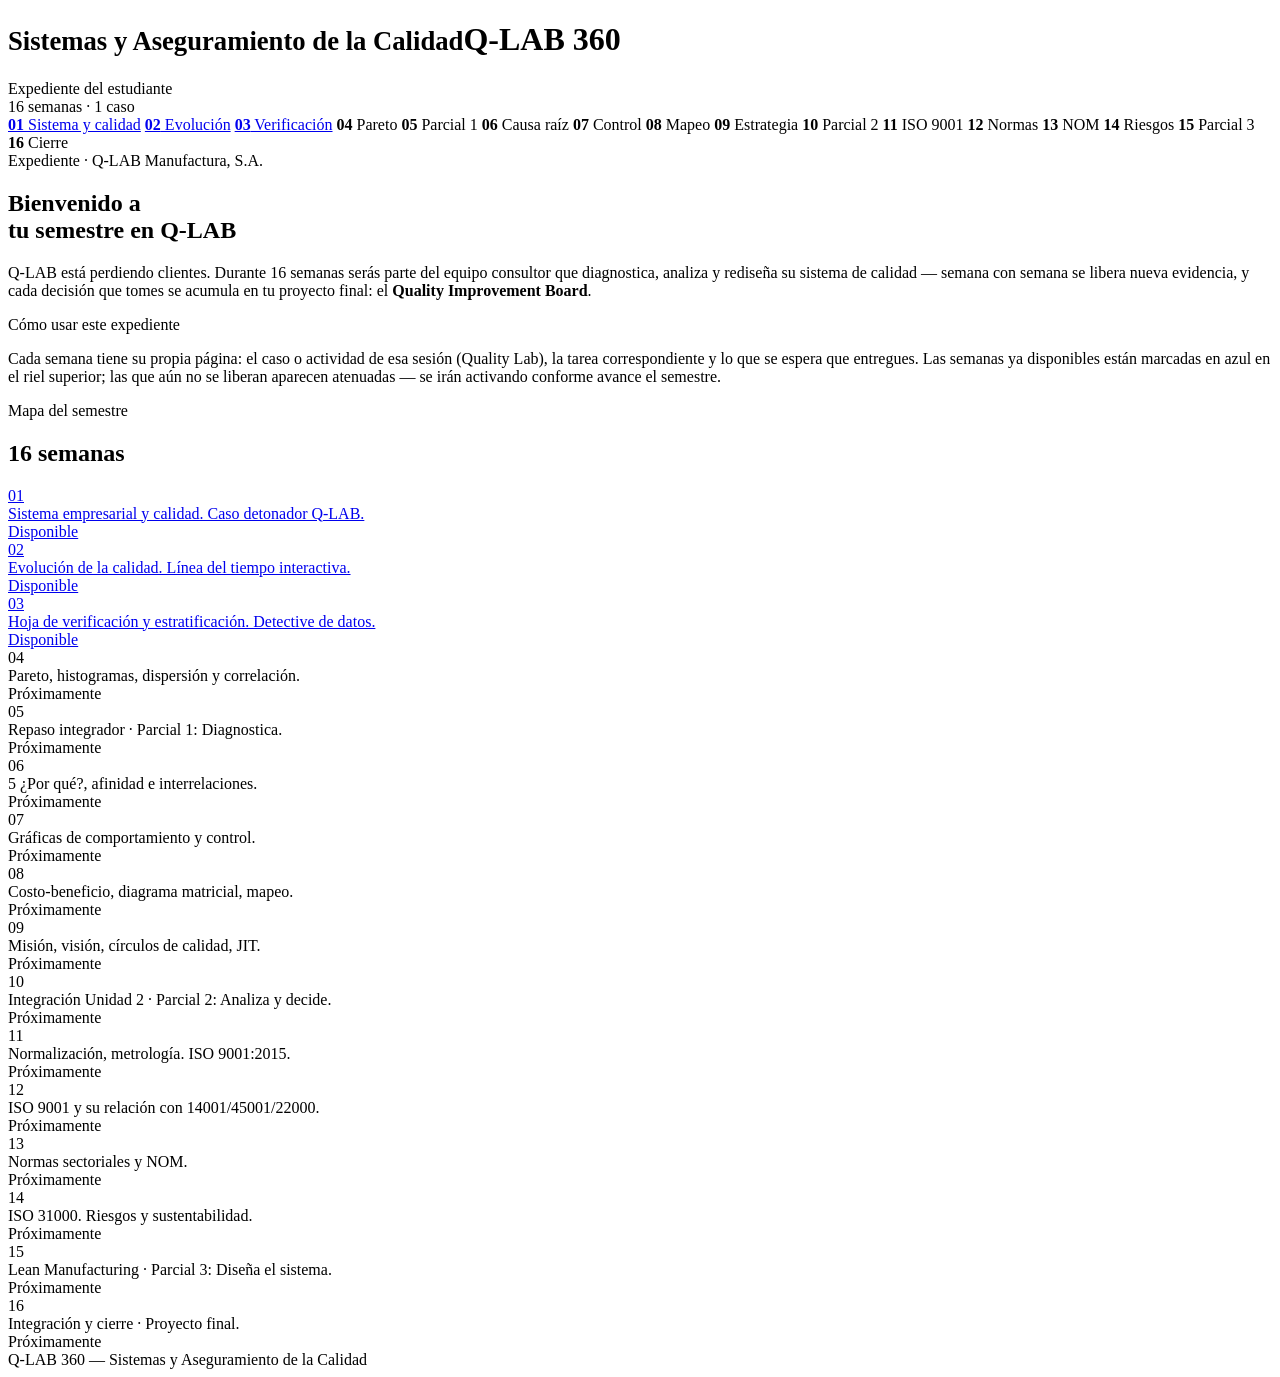
==== index.html @ 52b604a5 "Add files via upload" ====
<!DOCTYPE html>
<html lang="es">
<head>
<meta charset="UTF-8">
<meta name="viewport" content="width=device-width, initial-scale=1.0">
<title>Q-LAB 360 — Expediente del estudiante</title>
<link rel="stylesheet" href="assets/style.css">
</head>
<body>

<header class="masthead">
  <div class="masthead-inner">
    <h1 class="masthead-title"><small>Sistemas y Aseguramiento de la Calidad</small>Q-LAB 360</h1>
    <div class="masthead-meta">Expediente del estudiante<br>16 semanas · 1 caso</div>
  </div>
</header>

<!-- ============================================================
     RIEL DE NAVEGACIÓN — 16 semanas.
     Semanas 1-3: <a href="semana-0N.html" class="tag is-open">
     Semanas 4-16: <span class="tag is-locked"> (placeholders)

     Para habilitar una semana futura, sólo hay que:
       1) crear semana-0N.html con la misma plantilla,
       2) cambiar <span class="tag is-locked"> por
          <a href="semana-0N.html" class="tag is-open">
       en ESTE archivo y en el riel de las demás páginas.
     ============================================================ -->
<nav class="rail" aria-label="Semanas del curso">
  <div class="rail-inner">
    <a href="semana-01.html" class="tag is-open"><b>01</b> Sistema y calidad</a>
    <a href="semana-02.html" class="tag is-open"><b>02</b> Evolución</a>
    <a href="semana-03.html" class="tag is-open"><b>03</b> Verificación</a>
    <span class="tag is-locked"><b>04</b> Pareto</span>
    <span class="tag is-locked"><b>05</b> Parcial 1</span>
    <span class="tag is-locked"><b>06</b> Causa raíz</span>
    <span class="tag is-locked"><b>07</b> Control</span>
    <span class="tag is-locked"><b>08</b> Mapeo</span>
    <span class="tag is-locked"><b>09</b> Estrategia</span>
    <span class="tag is-locked"><b>10</b> Parcial 2</span>
    <span class="tag is-locked"><b>11</b> ISO 9001</span>
    <span class="tag is-locked"><b>12</b> Normas</span>
    <span class="tag is-locked"><b>13</b> NOM</span>
    <span class="tag is-locked"><b>14</b> Riesgos</span>
    <span class="tag is-locked"><b>15</b> Parcial 3</span>
    <span class="tag is-locked"><b>16</b> Cierre</span>
  </div>
</nav>

<main class="wrap">

  <section class="hero">
    <div class="eyebrow">Expediente · Q-LAB Manufactura, S.A.</div>
    <h1 class="h-lg">Bienvenido a<br>tu semestre en Q-LAB</h1>
    <p class="lede">Q-LAB está perdiendo clientes. Durante 16 semanas serás parte del equipo consultor que
    diagnostica, analiza y rediseña su sistema de calidad — semana con semana se libera nueva evidencia,
    y cada decisión que tomes se acumula en tu proyecto final: el <strong>Quality Improvement Board</strong>.</p>
  </section>

  <section class="block">
    <div class="block-head"><span class="block-num">Cómo usar este expediente</span></div>
    <div class="memo">
      <p>Cada semana tiene su propia página: el caso o actividad de esa sesión (Quality Lab), la tarea
      correspondiente y lo que se espera que entregues. Las semanas ya disponibles están marcadas en
      azul en el riel superior; las que aún no se liberan aparecen atenuadas — se irán activando
      conforme avance el semestre.</p>
    </div>
  </section>

  <section class="block">
    <div class="block-head">
      <span class="block-num">Mapa del semestre</span>
      <h2 class="h-md">16 semanas</h2>
    </div>

    <div class="weekgrid">
      <a class="weekcard" href="semana-01.html">
        <div class="wc-num">01</div>
        <div class="wc-title">Sistema empresarial y calidad. Caso detonador Q-LAB.</div>
        <div class="wc-status" style="color:var(--stamp-blue)">Disponible</div>
      </a>
      <a class="weekcard" href="semana-02.html">
        <div class="wc-num">02</div>
        <div class="wc-title">Evolución de la calidad. Línea del tiempo interactiva.</div>
        <div class="wc-status" style="color:var(--stamp-blue)">Disponible</div>
      </a>
      <a class="weekcard" href="semana-03.html">
        <div class="wc-num">03</div>
        <div class="wc-title">Hoja de verificación y estratificación. Detective de datos.</div>
        <div class="wc-status" style="color:var(--stamp-blue)">Disponible</div>
      </a>

      <!-- Placeholders — convertir a <a class="weekcard" href="semana-0N.html"> cuando se libere -->
      <span class="weekcard locked"><div class="wc-num">04</div><div class="wc-title">Pareto, histogramas, dispersión y correlación.</div><div class="wc-status">Próximamente</div></span>
      <span class="weekcard locked"><div class="wc-num">05</div><div class="wc-title">Repaso integrador · Parcial 1: Diagnostica.</div><div class="wc-status">Próximamente</div></span>
      <span class="weekcard locked"><div class="wc-num">06</div><div class="wc-title">5 ¿Por qué?, afinidad e interrelaciones.</div><div class="wc-status">Próximamente</div></span>
      <span class="weekcard locked"><div class="wc-num">07</div><div class="wc-title">Gráficas de comportamiento y control.</div><div class="wc-status">Próximamente</div></span>
      <span class="weekcard locked"><div class="wc-num">08</div><div class="wc-title">Costo-beneficio, diagrama matricial, mapeo.</div><div class="wc-status">Próximamente</div></span>
      <span class="weekcard locked"><div class="wc-num">09</div><div class="wc-title">Misión, visión, círculos de calidad, JIT.</div><div class="wc-status">Próximamente</div></span>
      <span class="weekcard locked"><div class="wc-num">10</div><div class="wc-title">Integración Unidad 2 · Parcial 2: Analiza y decide.</div><div class="wc-status">Próximamente</div></span>
      <span class="weekcard locked"><div class="wc-num">11</div><div class="wc-title">Normalización, metrología. ISO 9001:2015.</div><div class="wc-status">Próximamente</div></span>
      <span class="weekcard locked"><div class="wc-num">12</div><div class="wc-title">ISO 9001 y su relación con 14001/45001/22000.</div><div class="wc-status">Próximamente</div></span>
      <span class="weekcard locked"><div class="wc-num">13</div><div class="wc-title">Normas sectoriales y NOM.</div><div class="wc-status">Próximamente</div></span>
      <span class="weekcard locked"><div class="wc-num">14</div><div class="wc-title">ISO 31000. Riesgos y sustentabilidad.</div><div class="wc-status">Próximamente</div></span>
      <span class="weekcard locked"><div class="wc-num">15</div><div class="wc-title">Lean Manufacturing · Parcial 3: Diseña el sistema.</div><div class="wc-status">Próximamente</div></span>
      <span class="weekcard locked"><div class="wc-num">16</div><div class="wc-title">Integración y cierre · Proyecto final.</div><div class="wc-status">Próximamente</div></span>
    </div>
  </section>

</main>

<footer class="site">Q-LAB 360 — Sistemas y Aseguramiento de la Calidad</footer>

</body>
</html>
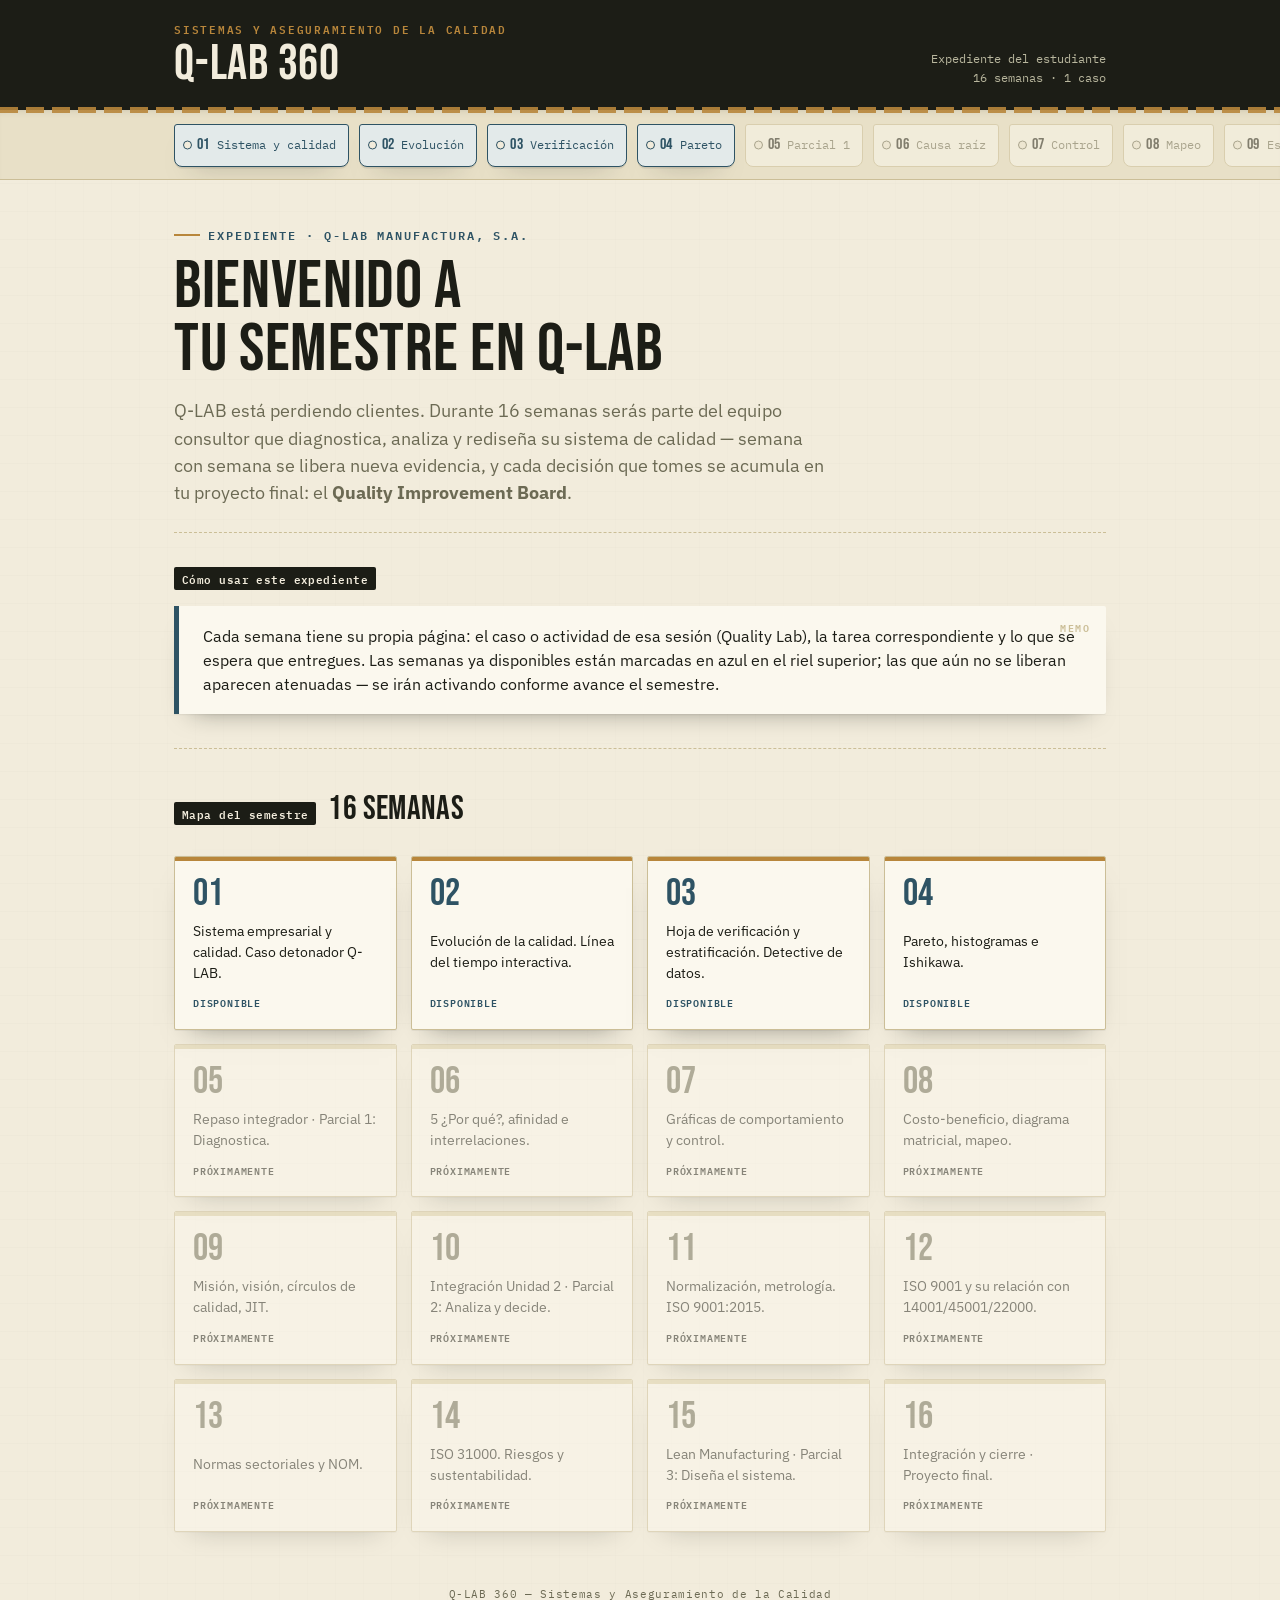
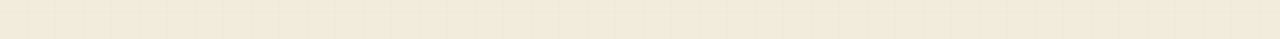
==== commit 30ce82c5: "Update index.html" ====
--- a/index.html
+++ b/index.html
@@ -31,7 +31,7 @@
     <a href="semana-01.html" class="tag is-open"><b>01</b> Sistema y calidad</a>
     <a href="semana-02.html" class="tag is-open"><b>02</b> Evolución</a>
     <a href="semana-03.html" class="tag is-open"><b>03</b> Verificación</a>
-    <span class="tag is-locked"><b>04</b> Pareto</span>
+<a href="semana-04.html" class="tag is-open"><b>04</b> Pareto</a>
     <span class="tag is-locked"><b>05</b> Parcial 1</span>
     <span class="tag is-locked"><b>06</b> Causa raíz</span>
     <span class="tag is-locked"><b>07</b> Control</span>
@@ -91,7 +91,7 @@
       </a>
 
       <!-- Placeholders — convertir a <a class="weekcard" href="semana-0N.html"> cuando se libere -->
-      <span class="weekcard locked"><div class="wc-num">04</div><div class="wc-title">Pareto, histogramas, dispersión y correlación.</div><div class="wc-status">Próximamente</div></span>
+      <a class="weekcard" href="semana-04.html"><div class="wc-num">04</div><div class="wc-title">Pareto, histogramas e Ishikawa.</div><div class="wc-status" style="color:var(--stamp-blue)">Disponible</div></a>
       <span class="weekcard locked"><div class="wc-num">05</div><div class="wc-title">Repaso integrador · Parcial 1: Diagnostica.</div><div class="wc-status">Próximamente</div></span>
       <span class="weekcard locked"><div class="wc-num">06</div><div class="wc-title">5 ¿Por qué?, afinidad e interrelaciones.</div><div class="wc-status">Próximamente</div></span>
       <span class="weekcard locked"><div class="wc-num">07</div><div class="wc-title">Gráficas de comportamiento y control.</div><div class="wc-status">Próximamente</div></span>
--- a/assets/style.css
+++ b/assets/style.css
@@ -0,0 +1,370 @@
+/* ============================================================
+   Q-LAB 360 — Sistema de diseño v2
+   Concepto: "estación de inspección" — tarjetas apiladas tipo
+   expediente, gafetes perforados colgando del riel, sellos de
+   hule, papel milimétrico de bitácora de planta.
+   ============================================================ */
+
+@import url('https://fonts.googleapis.com/css2?family=Bebas+Neue&family=IBM+Plex+Sans:wght@400;500;600;700&family=IBM+Plex+Mono:wght@400;500;600&display=swap');
+
+:root{
+  --paper:      #F2ECDC;
+  --paper-alt:  #E8E0C7;
+  --card:       #FBF8EE;
+  --ink:        #1C1D16;
+  --ink-soft:   #6C6A54;
+  --line:       #CBBE97;
+  --line-soft:  #DED2A9;
+
+  --tag-yellow: #B8863B;      /* latón / brass */
+  --tag-yellow-ink: #3E2C0C;
+  --stamp-blue: #2E5364;      /* tinta de sello — acero */
+  --stamp-blue-soft: #E3EAEA;
+  --stamp-red:  #AC3A25;      /* sello de rechazo */
+  --stamp-red-soft: #F3E0D8;
+  --stamp-green:#43684A;      /* sello de aprobado */
+  --stamp-green-soft: #E3EBDD;
+
+  --radius: 2px;
+  --shadow: 0 1px 0 rgba(28,29,22,.05), 0 14px 26px -18px rgba(28,29,22,.5);
+
+  --display: 'Bebas Neue', 'Oswald', 'Arial Narrow', sans-serif;
+  --body: 'IBM Plex Sans', -apple-system, Segoe UI, sans-serif;
+  --mono: 'IBM Plex Mono', ui-monospace, SFMono-Regular, monospace;
+}
+
+*{ box-sizing: border-box; }
+html{ scroll-behavior: smooth; }
+@media (prefers-reduced-motion: reduce){
+  html{ scroll-behavior: auto; }
+  *{ animation-duration: .001ms !important; transition-duration: .001ms !important; }
+}
+
+body{
+  margin:0;
+  background-color: var(--paper);
+  background-image:
+    radial-gradient(ellipse 900px 500px at 50% -10%, rgba(46,83,100,.06), transparent 60%),
+    repeating-linear-gradient(0deg, transparent, transparent 27px, rgba(28,29,22,.032) 28px),
+    repeating-linear-gradient(90deg, transparent, transparent 27px, rgba(28,29,22,.018) 28px);
+  color: var(--ink);
+  font-family: var(--body);
+  line-height: 1.55;
+  -webkit-font-smoothing: antialiased;
+}
+
+a{ color: var(--stamp-blue); }
+a:focus-visible, button:focus-visible, [tabindex]:focus-visible{
+  outline: 3px solid var(--tag-yellow);
+  outline-offset: 2px;
+}
+::selection{ background: var(--tag-yellow); color: var(--card); }
+
+.wrap{ max-width: 980px; margin: 0 auto; padding: 0 24px; }
+
+/* ---------- Header / masthead ---------- */
+.masthead{
+  border-bottom: 3px solid var(--ink);
+  background: var(--ink);
+  position: relative;
+}
+.masthead::after{
+  content:""; position:absolute; left:0; right:0; bottom:-6px; height:6px;
+  background: repeating-linear-gradient(90deg, var(--tag-yellow) 0 18px, transparent 18px 26px);
+  opacity:.9;
+}
+.masthead-inner{
+  max-width: 980px; margin: 0 auto; padding: 24px 24px 20px;
+  display:flex; align-items:flex-end; justify-content:space-between; gap: 16px; flex-wrap: wrap;
+}
+.masthead-title{
+  font-family: var(--display);
+  font-weight: 400;
+  font-size: clamp(34px, 5vw, 50px);
+  letter-spacing: .015em;
+  margin: 0;
+  text-transform: uppercase;
+  color: var(--paper);
+  line-height: .9;
+}
+.masthead-title small{
+  display:block; font-family: var(--mono); font-size: 11px; letter-spacing:.16em;
+  color: var(--tag-yellow); text-transform: uppercase; font-weight: 600; margin-bottom: 8px;
+}
+.masthead-meta{
+  font-family: var(--mono); font-size: 12px; color: #B9B79E;
+  text-align: right; line-height:1.6;
+}
+
+/* ---------- Week rail (nav) — gafetes perforados ---------- */
+.rail{
+  background: var(--paper-alt);
+  border-bottom: 1px solid var(--line);
+  overflow-x: auto;
+  box-shadow: inset 0 6px 10px -8px rgba(28,29,22,.25);
+}
+.rail-inner{
+  max-width: 980px; margin: 0 auto; padding: 14px 24px 12px;
+  display:flex; gap: 10px;
+}
+.tag{
+  flex: 0 0 auto;
+  font-family: var(--mono);
+  font-size: 11.5px;
+  display:flex; align-items:center; gap:7px;
+  padding: 8px 12px 8px 22px;
+  border: 1.5px solid var(--line);
+  border-radius: 3px 3px 8px 8px;
+  background: var(--card);
+  color: var(--ink-soft);
+  text-decoration:none;
+  white-space: nowrap;
+  position: relative;
+  box-shadow: 0 3px 0 -1px rgba(28,29,22,.06), var(--shadow);
+  transition: transform .15s ease;
+}
+.tag::before{
+  content:""; position:absolute; left:8px; top:50%; transform: translateY(-50%);
+  width:7px; height:7px; border-radius:50%;
+  background: var(--paper); border: 1.5px solid currentColor;
+}
+.tag b{ font-family: var(--display); font-weight:400; font-size:16px; color: var(--ink); letter-spacing:.02em; }
+.tag:hover{ transform: translateY(-2px); }
+.tag.is-open{ border-color: var(--stamp-blue); background: var(--stamp-blue-soft); color: var(--stamp-blue); }
+.tag.is-open b{ color: var(--stamp-blue); }
+.tag.is-current{ background: var(--ink); border-color: var(--ink); color: var(--paper); transform: translateY(-2px); }
+.tag.is-current b{ color: var(--tag-yellow); }
+.tag.is-current::before{ background: var(--tag-yellow); border-color: var(--tag-yellow); }
+.tag.is-locked{ opacity: .5; cursor: default; box-shadow:none; }
+.tag.is-locked:hover{ opacity:.5; transform:none; }
+
+/* ---------- Hero / intro block ---------- */
+.hero{ padding: 46px 0 10px; }
+.hero > *{ animation: rise .6s cubic-bezier(.2,.7,.2,1) both; }
+.hero > *:nth-child(2){ animation-delay: .06s; }
+.hero > *:nth-child(3){ animation-delay: .12s; }
+.hero > *:nth-child(4){ animation-delay: .18s; }
+@keyframes rise{ from{ opacity:0; transform: translateY(10px); } to{ opacity:1; transform:none; } }
+@media (prefers-reduced-motion: reduce){ .hero > *{ animation: none; } }
+
+.eyebrow{
+  font-family: var(--mono); font-size: 12px; letter-spacing:.16em; text-transform:uppercase;
+  color: var(--stamp-blue); display:flex; align-items:center; gap:8px; margin-bottom:12px; font-weight:600;
+}
+.eyebrow::before{ content:""; width:26px; height:2px; background: var(--tag-yellow); display:inline-block; }
+h1.h-lg{
+  font-family: var(--display); font-weight: 400; text-transform: uppercase;
+  font-size: clamp(38px, 6.4vw, 68px); line-height: .92; margin: 0 0 16px; letter-spacing:.01em;
+}
+h1.h-lg mark{
+  background: linear-gradient(transparent 62%, var(--tag-yellow) 62%);
+  color: var(--ink); padding: 0 2px;
+}
+.lede{ font-size: 17.5px; color: var(--ink-soft); max-width: 60ch; margin: 0 0 16px; }
+
+/* ---------- Stamp badge ---------- */
+.stamp{
+  display:inline-flex; align-items:center; gap:8px;
+  font-family: var(--mono); font-weight:600; letter-spacing:.04em; text-transform:uppercase;
+  font-size: 12px; padding: 8px 14px; border-radius: 999px; border: 2px solid currentColor;
+  transform: rotate(-1.5deg); position:relative;
+}
+.stamp::before{ content:""; width:7px; height:7px; border-radius:50%; background:currentColor; flex:0 0 auto; }
+.stamp::after{
+  content:""; position:absolute; inset:3px; border: 1px dashed currentColor; border-radius:999px; opacity:.45;
+}
+.stamp.blue{ color: var(--stamp-blue); background: var(--stamp-blue-soft); }
+.stamp.grey{ color: var(--ink-soft); background: var(--paper-alt); }
+
+/* ---------- Section / card ---------- */
+section.block{ padding: 34px 0; border-top: 1px dashed var(--line); }
+section.block:first-of-type{ border-top: none; }
+.block-head{ display:flex; align-items:baseline; gap:12px; margin-bottom: 16px; }
+.block-num{ font-family: var(--mono); color: var(--paper); background: var(--ink); padding:3px 8px; font-size:11px; border-radius:2px; font-weight:600; letter-spacing:.04em;}
+h2.h-md{ font-family: var(--display); font-weight:400; text-transform: uppercase; font-size: 34px; margin:0; letter-spacing:.01em; }
+h3.h-sm{ font-family: var(--display); font-weight:400; text-transform: uppercase; font-size:22px; margin: 0 0 10px; letter-spacing:.01em; }
+
+/* tarjeta con efecto "expediente apilado" */
+.card{
+  background: var(--card); border: 1px solid var(--line); border-radius: var(--radius);
+  padding: 20px 22px; box-shadow: var(--shadow); position: relative; z-index:1;
+}
+.card::before, .card::after{
+  content:""; position:absolute; inset:0; z-index:-1;
+  background: var(--card); border: 1px solid var(--line-soft); border-radius: var(--radius);
+}
+.card::before{ transform: rotate(-1deg) translate(3px,4px); }
+.card::after{ transform: rotate(.8deg) translate(-3px,5px); opacity:.7; }
+
+.memo{
+  background: var(--card);
+  padding: 18px 22px 18px 24px; font-size: 15.5px; box-shadow: var(--shadow); border-radius: 0 var(--radius) var(--radius) 0;
+  position:relative; border-left: 5px solid var(--stamp-blue);
+}
+.memo::before{
+  content:"MEMO"; position:absolute; top:14px; right:16px; font-family:var(--mono); font-size:10px;
+  letter-spacing:.14em; color: var(--line); font-weight:600;
+}
+.memo p{ margin: 0 0 10px; }
+.memo p:last-child{ margin-bottom:0; }
+
+/* quejas grid — tono nota adhesiva de queja */
+.quejas{ display:grid; grid-template-columns: repeat(auto-fill, minmax(240px,1fr)); gap:12px; }
+.queja{
+  background: var(--card); border:1px solid var(--line); border-top: 3px solid var(--stamp-red);
+  border-radius: var(--radius);
+  padding: 14px 16px 12px; font-size: 14px; position:relative; box-shadow: var(--shadow);
+}
+.queja::before{ content: "“"; font-family: var(--display); font-size: 34px; color: var(--tag-yellow); line-height:0; position:absolute; top:16px; left:10px; }
+.queja p{ margin: 0 0 10px 16px; font-style: italic; }
+.queja .cat{ font-family: var(--mono); font-size: 10px; text-transform: uppercase; letter-spacing:.08em; color: var(--stamp-blue); margin-left:16px; font-weight:600; }
+
+/* tables */
+table{ width:100%; border-collapse: collapse; font-size: 14px; background: var(--card); }
+caption{ text-align:left; font-family: var(--mono); font-size:11.5px; letter-spacing:.1em; text-transform:uppercase; color:var(--ink-soft); padding-bottom:8px; font-weight:600; }
+th, td{ border: 1px solid var(--line); padding: 9px 11px; text-align:left; }
+thead th{ background: var(--ink); color: var(--paper); font-family: var(--mono); font-weight:500; font-size:11.5px; text-transform:uppercase; letter-spacing:.06em; border-color: var(--ink); }
+thead th:first-child{ box-shadow: inset 3px 0 0 var(--tag-yellow); }
+tbody tr:nth-child(even){ background: var(--paper-alt); }
+tbody tr:hover{ background: var(--stamp-blue-soft); }
+td.num, th.num{ font-family: var(--mono); text-align:right; }
+.table-scroll{ overflow-x:auto; border:1.5px solid var(--ink); border-radius: var(--radius); box-shadow: var(--shadow); }
+.table-scroll table{ border:none; }
+.table-scroll th, .table-scroll td{ border-left:none; border-right:none; }
+
+/* editable hoja de verificación */
+td.fill{ background: var(--card); min-width: 46px; text-align:center; font-family: var(--mono); }
+td.fill[contenteditable="true"]{ cursor: text; }
+td.fill[contenteditable="true"]:focus{ background: #FCF0C8; outline: 2px solid var(--tag-yellow); outline-offset:-2px; }
+
+/* bars (defect share) */
+.bar-row{ display:grid; grid-template-columns: 190px 1fr 54px; gap:12px; align-items:center; margin: 10px 0; font-size:13.5px; }
+.bar-track{ background: var(--paper-alt); border:1px solid var(--line); border-radius: 3px; height: 15px; overflow:hidden; }
+.bar-fill{ height:100%; background: linear-gradient(90deg, var(--stamp-blue), #3D7488); border-radius: 2px 0 0 2px; }
+.bar-row .num{ font-family: var(--mono); text-align:right; font-weight:600; }
+
+/* activity steps */
+ol.steps{ list-style:none; margin:0; padding:0; counter-reset: step; display:grid; gap:12px; }
+ol.steps li{
+  counter-increment: step; position: relative;
+  padding: 14px 16px 14px 66px; min-height: 38px;
+  background: var(--card); border:1px solid var(--line); border-radius: var(--radius); box-shadow: var(--shadow);
+}
+ol.steps li::before{
+  content: counter(step);
+  position: absolute; left: 14px; top: 14px;
+  font-family: var(--display); font-weight:400; font-size:19px;
+  width:38px; height:38px; border-radius:50%; border:2.5px solid var(--tag-yellow);
+  color: var(--tag-yellow-ink); background: var(--stamp-blue-soft);
+  display:flex; align-items:center; justify-content:center;
+}
+
+/* CTA box */
+.cta{
+  background: var(--ink); color: var(--paper); border-radius: var(--radius);
+  padding: 24px 26px; display:flex; justify-content:space-between; align-items:center; gap:18px; flex-wrap:wrap;
+  position:relative; overflow:hidden;
+  background-image: repeating-linear-gradient(135deg, rgba(255,255,255,.025) 0 2px, transparent 2px 14px);
+}
+.cta::before{ content:""; position:absolute; left:0; top:0; bottom:0; width:6px; background: var(--tag-yellow); }
+.cta h3{ font-family: var(--display); text-transform:uppercase; font-weight:400; margin:0 0 6px; font-size:26px; letter-spacing:.01em; }
+.cta p{ margin:0; color:#C8C3B2; font-size:14px; max-width:48ch; }
+.btn{
+  font-family: var(--mono); font-size:12.5px; text-transform:uppercase; letter-spacing:.06em;
+  background: var(--tag-yellow); color: var(--tag-yellow-ink); border:none; padding:12px 18px;
+  border-radius: 2px; text-decoration:none; font-weight:700; white-space:nowrap; display:inline-block;
+  box-shadow: 0 3px 0 #8A631F; transition: transform .12s ease, box-shadow .12s ease;
+}
+.btn:hover{ transform: translateY(-1px); }
+.btn:active{ transform: translateY(1px); box-shadow: 0 1px 0 #8A631F; }
+.btn.ghost{ background:transparent; border:1.5px solid #6d6f63; color:var(--paper); box-shadow:none; }
+.btn[disabled], a.btn.is-disabled{ opacity:.45; pointer-events:none; }
+
+/* timeline (semana 2) */
+.stations{ display:grid; gap:16px; }
+.station{
+  background: var(--card); border:1px solid var(--line); border-radius: var(--radius); box-shadow: var(--shadow);
+  padding: 20px 22px; border-left: 4px solid var(--line);
+  transition: border-color .2s ease;
+}
+.station.is-done{ border-left-color: var(--stamp-green); }
+.station-head{ display:flex; align-items:center; gap:14px; margin-bottom:10px; }
+.station-era{
+  font-family: var(--mono); font-size:11px; color: var(--ink-soft); letter-spacing:.03em;
+}
+.station-idx{
+  font-family: var(--display); font-weight:400; font-size:18px;
+  background: var(--stamp-blue); color:#fff; width:34px; height:34px; border-radius:50%;
+  display:flex; align-items:center; justify-content:center; flex:0 0 auto;
+  border: 3px solid var(--stamp-blue-soft); box-shadow: 0 0 0 1.5px var(--stamp-blue);
+}
+.station.is-done .station-idx{ background: var(--stamp-green); box-shadow: 0 0 0 1.5px var(--stamp-green); border-color: var(--stamp-green-soft); }
+.station p.ctx{ font-size: 14.5px; margin: 8px 0 14px; color: var(--ink); }
+.opt-grid{ display:grid; gap:9px; }
+.opt-btn{
+  text-align:left; background: var(--card); border:1.5px solid var(--line); border-radius: var(--radius);
+  padding: 11px 14px; font-family: var(--body); font-size: 14px; cursor:pointer; color: var(--ink);
+  transition: border-color .15s ease, transform .1s ease;
+}
+.opt-btn:hover{ border-color: var(--stamp-blue); transform: translateX(2px); }
+.opt-btn .k{
+  font-family: var(--mono); color: #fff; background: var(--stamp-blue); margin-right:10px; font-weight:700;
+  display:inline-flex; width:20px; height:20px; border-radius:50%; align-items:center; justify-content:center; font-size:11px;
+}
+.opt-btn[aria-pressed="true"]{ border-color: var(--stamp-blue); background: var(--stamp-blue-soft); }
+.opt-btn[aria-pressed="true"] .k{ background: var(--stamp-green); }
+.outcome{
+  margin-top: 12px; padding: 12px 14px; border-radius: var(--radius); font-size: 13.5px;
+  display:none; border:1px dashed var(--line); line-height:1.5;
+}
+.outcome.show{ display:block; animation: rise .3s ease both; }
+.outcome.era{ background: var(--stamp-blue-soft); border-color: var(--stamp-blue); }
+.outcome.early{ background: var(--stamp-red-soft); border-color: var(--stamp-red); }
+.outcome.behind{ background: var(--paper-alt); }
+.learn{
+  margin-top:12px; font-size:13px; font-style:italic; color: var(--ink-soft); display:none;
+  border-top: 1px dashed var(--line); padding-top:10px;
+}
+.learn.show{ display:block; }
+
+.progress{ height:8px; background: var(--paper-alt); border:1px solid var(--line); border-radius:5px; overflow:hidden; margin: 6px 0 26px; }
+.progress-fill{ height:100%; width:0%; background: linear-gradient(90deg, var(--tag-yellow), var(--stamp-blue)); transition: width .35s ease; }
+
+/* footer nav */
+.pager{ display:flex; justify-content:space-between; gap: 10px; padding: 34px 0 54px; border-top:2px solid var(--ink); margin-top: 14px; }
+.pager a, .pager span{
+  font-family: var(--mono); font-size:12px; text-transform:uppercase; letter-spacing:.06em;
+  padding:11px 16px; border:1.5px solid var(--line); border-radius: var(--radius); text-decoration:none; color: var(--ink);
+  background: var(--card); box-shadow: var(--shadow); transition: transform .12s ease, border-color .12s ease;
+}
+.pager a:hover{ border-color: var(--stamp-blue); color: var(--stamp-blue); transform: translateY(-1px); }
+.pager .is-disabled{ opacity:.4; box-shadow:none; }
+
+footer.site{ text-align:center; font-family: var(--mono); font-size:11px; color: var(--ink-soft); padding: 20px 0 36px; letter-spacing:.06em; }
+
+/* week grid on index */
+.weekgrid{ display:grid; grid-template-columns: repeat(auto-fill, minmax(210px,1fr)); gap:14px; margin-top: 20px;}
+.weekcard{
+  border:1px solid var(--line); border-radius: var(--radius); background: var(--card); padding:18px;
+  text-decoration:none; color: var(--ink); box-shadow: var(--shadow); position:relative; min-height: 128px;
+  display:flex; flex-direction:column; justify-content:space-between; overflow:hidden;
+  transition: transform .15s ease, border-color .15s ease;
+}
+.weekcard::before{
+  content:""; position:absolute; top:0; left:0; width:100%; height:4px; background: var(--line);
+}
+.weekcard .wc-num{ font-family: var(--display); font-weight:400; font-size:38px; line-height:1; color: var(--stamp-blue); }
+.weekcard .wc-title{ font-size:13.5px; margin-top:8px; color: var(--ink); }
+.weekcard .wc-status{ font-family: var(--mono); font-size:10px; text-transform:uppercase; letter-spacing:.08em; margin-top:12px; font-weight:600; }
+.weekcard.locked{ opacity:.5; }
+.weekcard.locked::before{ background: var(--line-soft); }
+.weekcard.locked .wc-num{ color: var(--ink-soft); }
+.weekcard:not(.locked):hover{ border-color: var(--stamp-blue); transform: translateY(-3px); }
+.weekcard:not(.locked)::before{ background: var(--tag-yellow); }
+
+@media (max-width: 620px){
+  .masthead-inner{ flex-direction:column; align-items:flex-start; }
+  .masthead-meta{ text-align:left; }
+  .bar-row{ grid-template-columns: 110px 1fr 44px; }
+  h1.h-lg{ font-size: clamp(32px, 9vw, 44px); }
+}
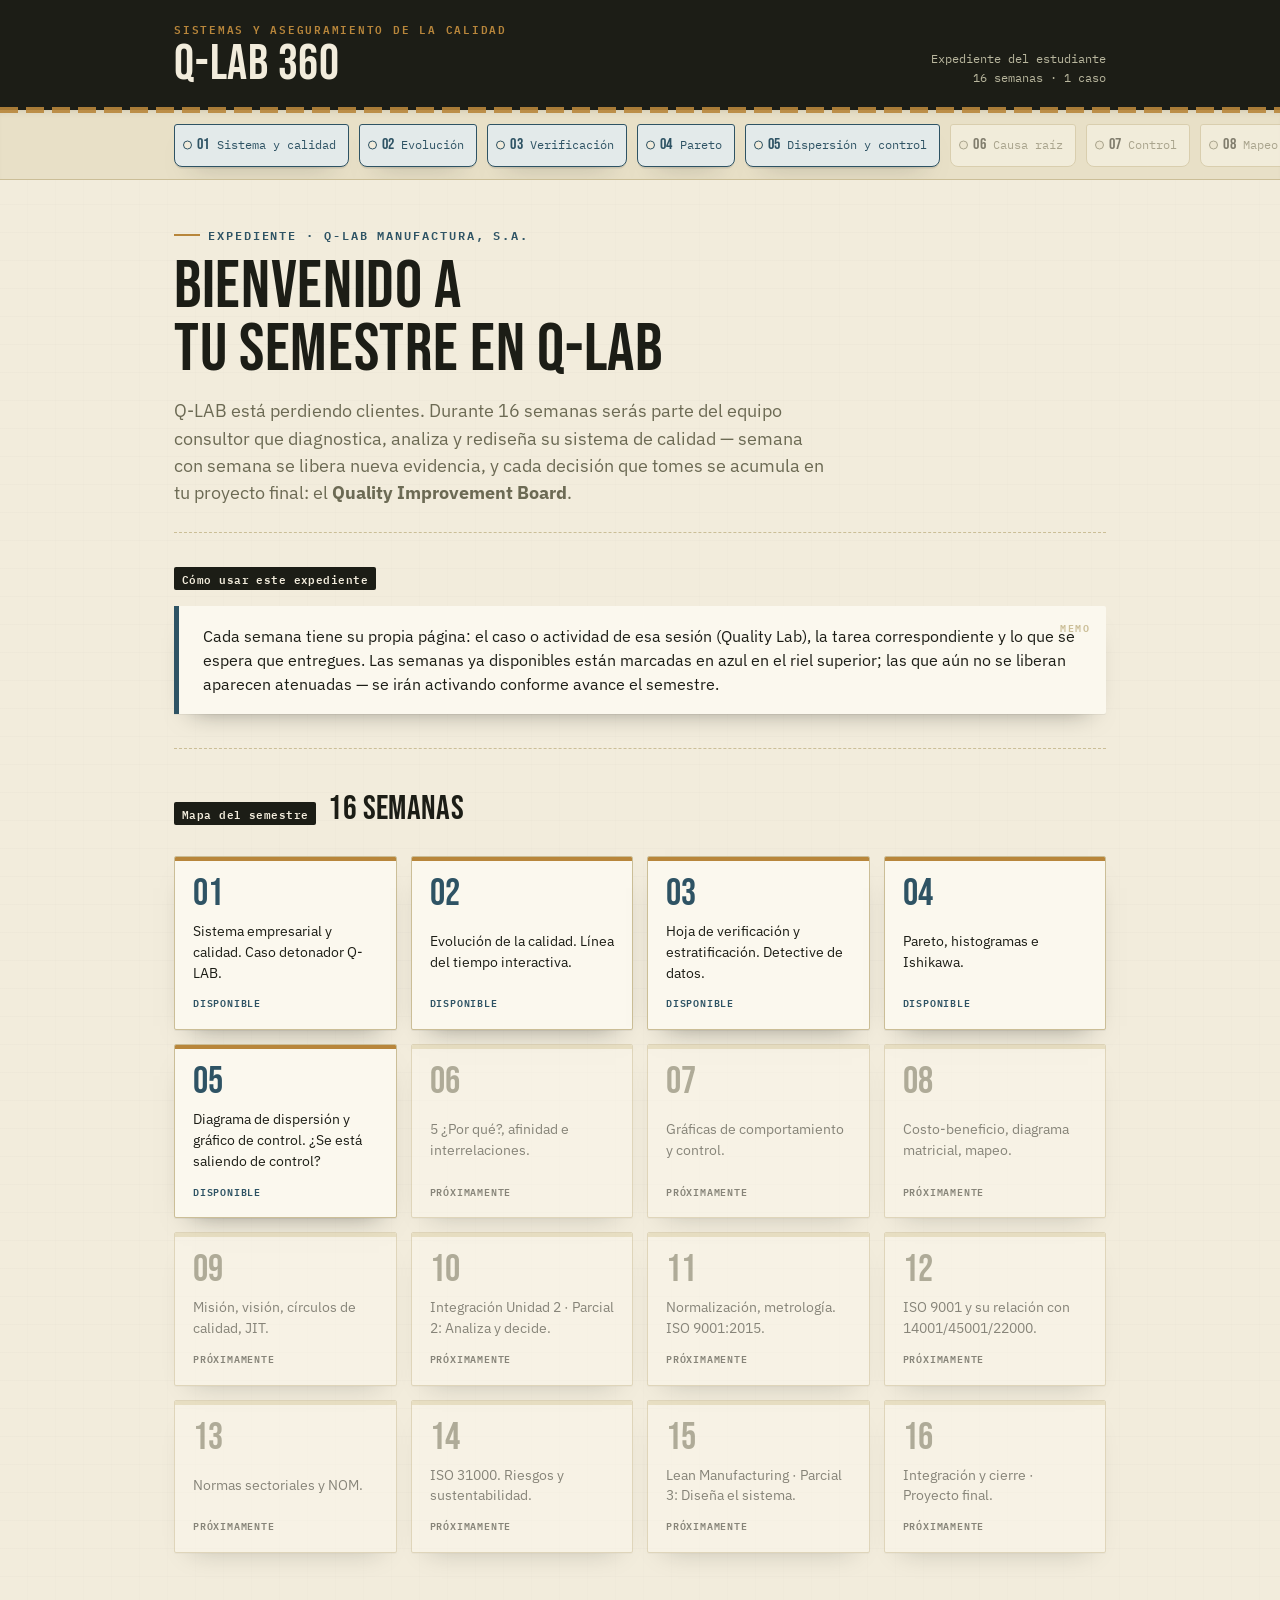
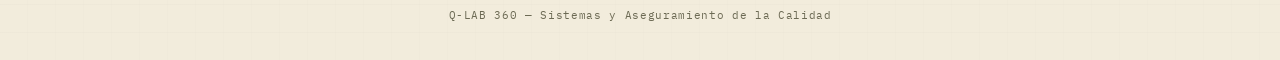
==== commit 39310da7: "Agregar QLAB Semana 5: diagrama de dispersión y gráfico de control Habilita la semana 5 en el índice" ====
--- a/index.html
+++ b/index.html
@@ -32,7 +32,7 @@
     <a href="semana-02.html" class="tag is-open"><b>02</b> Evolución</a>
     <a href="semana-03.html" class="tag is-open"><b>03</b> Verificación</a>
 <a href="semana-04.html" class="tag is-open"><b>04</b> Pareto</a>
-    <span class="tag is-locked"><b>05</b> Parcial 1</span>
+    <a href="semana-05.html" class="tag is-open"><b>05</b> Dispersión y control</a>
     <span class="tag is-locked"><b>06</b> Causa raíz</span>
     <span class="tag is-locked"><b>07</b> Control</span>
     <span class="tag is-locked"><b>08</b> Mapeo</span>
@@ -92,7 +92,7 @@
 
       <!-- Placeholders — convertir a <a class="weekcard" href="semana-0N.html"> cuando se libere -->
       <a class="weekcard" href="semana-04.html"><div class="wc-num">04</div><div class="wc-title">Pareto, histogramas e Ishikawa.</div><div class="wc-status" style="color:var(--stamp-blue)">Disponible</div></a>
-      <span class="weekcard locked"><div class="wc-num">05</div><div class="wc-title">Repaso integrador · Parcial 1: Diagnostica.</div><div class="wc-status">Próximamente</div></span>
+      <a class="weekcard" href="semana-05.html"><div class="wc-num">05</div><div class="wc-title">Diagrama de dispersión y gráfico de control. ¿Se está saliendo de control?</div><div class="wc-status" style="color:var(--stamp-blue)">Disponible</div></a>
       <span class="weekcard locked"><div class="wc-num">06</div><div class="wc-title">5 ¿Por qué?, afinidad e interrelaciones.</div><div class="wc-status">Próximamente</div></span>
       <span class="weekcard locked"><div class="wc-num">07</div><div class="wc-title">Gráficas de comportamiento y control.</div><div class="wc-status">Próximamente</div></span>
       <span class="weekcard locked"><div class="wc-num">08</div><div class="wc-title">Costo-beneficio, diagrama matricial, mapeo.</div><div class="wc-status">Próximamente</div></span>
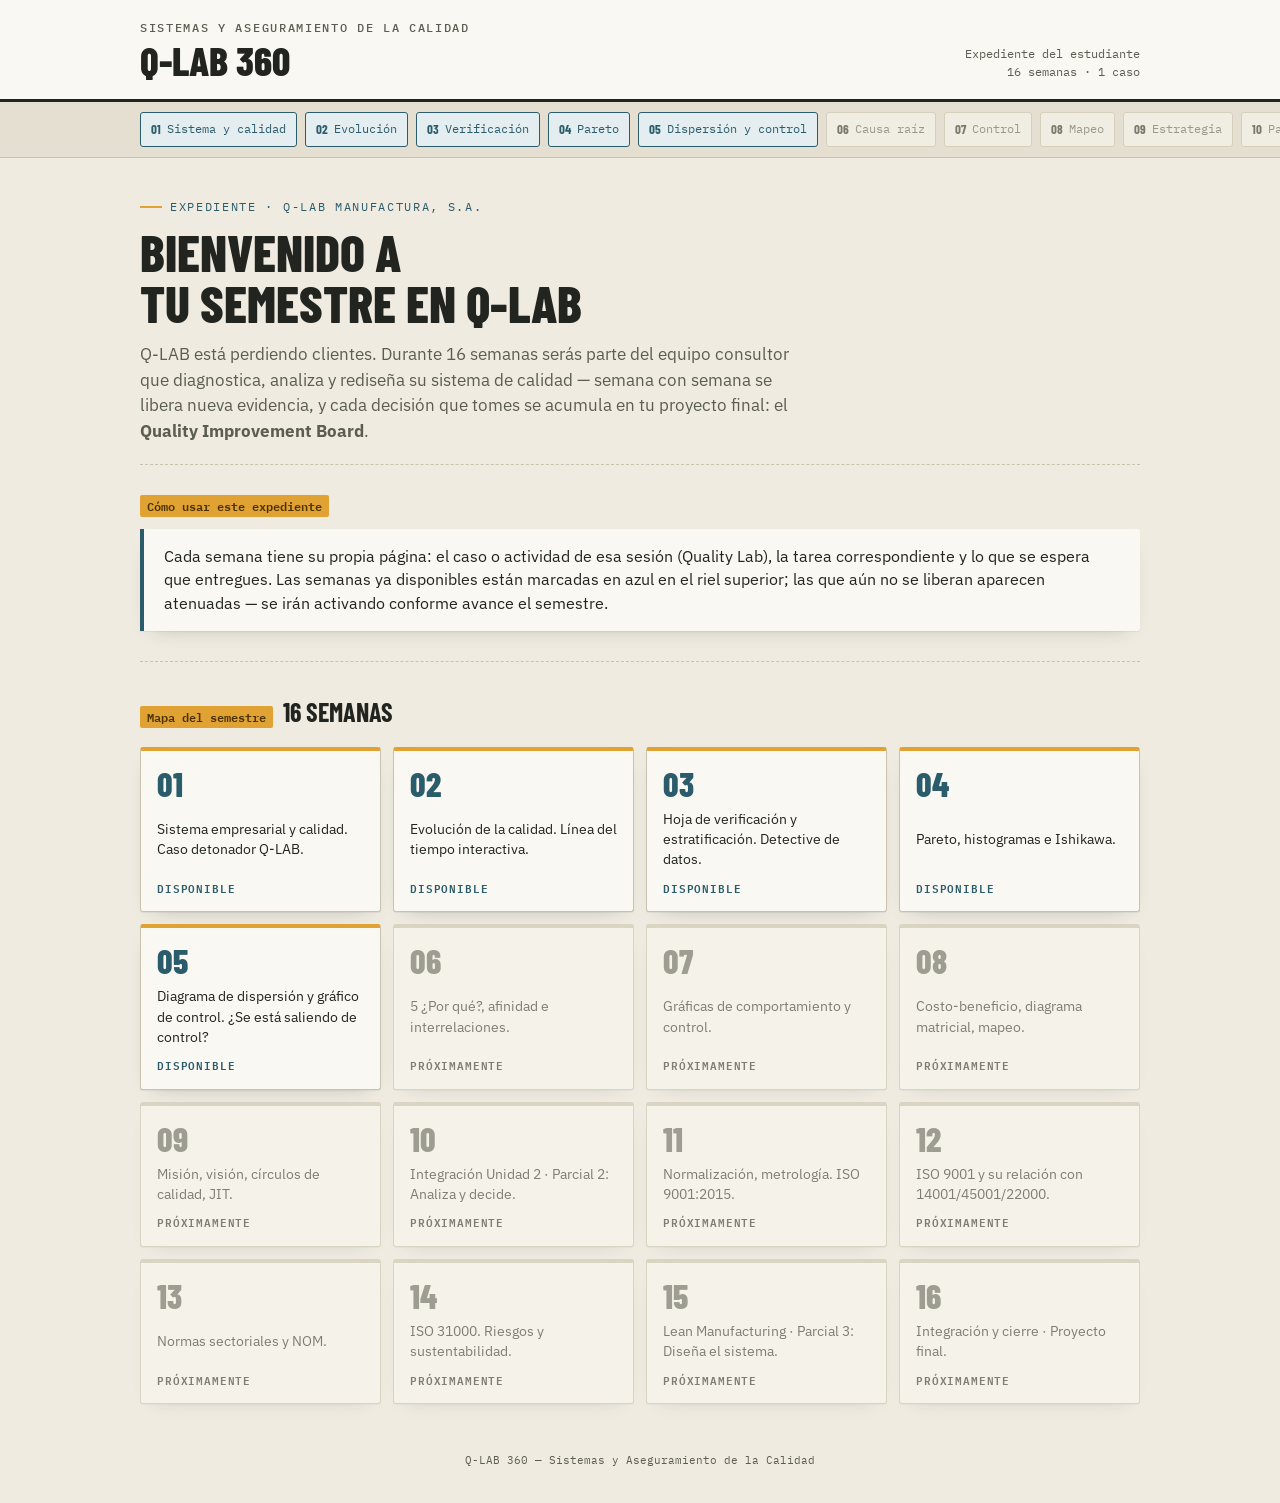
==== commit ab8e5b17: "Forzar recarga de la hoja de estilos nueva (cache) Co-Authored-By: Claude Opus 5.5 <noreply@anthropi" ====
--- a/index.html
+++ b/index.html
@@ -4,7 +4,7 @@
 <meta charset="UTF-8">
 <meta name="viewport" content="width=device-width, initial-scale=1.0">
 <title>Q-LAB 360 — Expediente del estudiante</title>
-<link rel="stylesheet" href="assets/style.css">
+<link rel="stylesheet" href="assets/style.css?v=2">
 </head>
 <body>
 
--- a/assets/style.css
+++ b/assets/style.css
@@ -1,370 +1,164 @@
 /* ============================================================
-   Q-LAB 360 — Sistema de diseño v2
-   Concepto: "estación de inspección" — tarjetas apiladas tipo
-   expediente, gafetes perforados colgando del riel, sellos de
-   hule, papel milimétrico de bitácora de planta.
+   Q-LAB 360 — Sistema de diseño (unificado con semanas 4 y 5)
+   Usado por index.html y semanas 1–3. Las semanas 4+ llevan
+   estos mismos tokens dentro de su propio <style>.
    ============================================================ */
 
-@import url('https://fonts.googleapis.com/css2?family=Bebas+Neue&family=IBM+Plex+Sans:wght@400;500;600;700&family=IBM+Plex+Mono:wght@400;500;600&display=swap');
+@import url('https://fonts.googleapis.com/css2?family=Barlow+Condensed:wght@500;600;700;800&family=IBM+Plex+Sans:wght@400;500;600&family=IBM+Plex+Mono:wght@400;500&display=swap');
 
 :root{
-  --paper:      #F2ECDC;
-  --paper-alt:  #E8E0C7;
-  --card:       #FBF8EE;
-  --ink:        #1C1D16;
-  --ink-soft:   #6C6A54;
-  --line:       #CBBE97;
-  --line-soft:  #DED2A9;
+  --paper:#EFEBE1; --paper-alt:#E4DFD1; --card:#FAF8F2; --ink:#21241F; --ink-soft:#5B5D52;
+  --line:#C9C2AC; --line-soft:#DBD5C4;
+  --tag-yellow:#E1A234; --tag-yellow-ink:#4A3200;
+  --stamp-blue:#2B5C6B; --stamp-blue-soft:#E4EEF0;
+  --stamp-red:#A8402F; --stamp-red-soft:#F5E4E0;
+  --stamp-green:#4C7A52; --stamp-green-soft:#E7EFE4;
+  --radius:3px; --shadow:0 1px 0 rgba(33,36,31,.06),0 8px 20px -14px rgba(33,36,31,.35);
+  --display:'Barlow Condensed','Arial Narrow',sans-serif;
+  --body:'IBM Plex Sans',-apple-system,Segoe UI,sans-serif;
+  --mono:'IBM Plex Mono',ui-monospace,SFMono-Regular,monospace;
+}
+*{box-sizing:border-box}
+html{scroll-behavior:smooth}
+@media (prefers-reduced-motion:reduce){html{scroll-behavior:auto}*{transition-duration:.001ms!important;animation-duration:.001ms!important}}
+body{margin:0;background:var(--paper);color:var(--ink);font-family:var(--body);line-height:1.5;-webkit-font-smoothing:antialiased}
+a{color:var(--stamp-blue)}
+a:focus-visible,button:focus-visible,input:focus-visible,select:focus-visible,textarea:focus-visible,[tabindex]:focus-visible,[contenteditable]:focus-visible{outline:3px solid var(--tag-yellow);outline-offset:2px}
+.wrap{max-width:1040px;margin:0 auto;padding:0 20px}
 
-  --tag-yellow: #B8863B;      /* latón / brass */
-  --tag-yellow-ink: #3E2C0C;
-  --stamp-blue: #2E5364;      /* tinta de sello — acero */
-  --stamp-blue-soft: #E3EAEA;
-  --stamp-red:  #AC3A25;      /* sello de rechazo */
-  --stamp-red-soft: #F3E0D8;
-  --stamp-green:#43684A;      /* sello de aprobado */
-  --stamp-green-soft: #E3EBDD;
+/* ---------- Encabezado ---------- */
+.masthead{border-bottom:3px solid var(--ink);background:var(--card)}
+.masthead-inner{max-width:1040px;margin:0 auto;padding:22px 20px 18px;display:flex;align-items:flex-end;justify-content:space-between;gap:16px;flex-wrap:wrap}
+.masthead-title{font-family:var(--display);font-weight:800;font-size:clamp(28px,4vw,40px);margin:0;text-transform:uppercase;color:var(--ink);line-height:1.05}
+.masthead-title small{display:block;font-family:var(--mono);font-size:12px;letter-spacing:.14em;color:var(--ink-soft);font-weight:500;margin-bottom:4px}
+.masthead-meta{font-family:var(--mono);font-size:12px;color:var(--ink-soft);text-align:right}
 
-  --radius: 2px;
-  --shadow: 0 1px 0 rgba(28,29,22,.05), 0 14px 26px -18px rgba(28,29,22,.5);
+/* ---------- Riel de semanas ---------- */
+.rail{background:var(--paper-alt);border-bottom:1px solid var(--line);overflow-x:auto}
+.rail-inner{max-width:1040px;margin:0 auto;padding:10px 20px;display:flex;gap:8px}
+.tag{flex:0 0 auto;font-family:var(--mono);font-size:12px;display:flex;align-items:center;gap:6px;padding:7px 10px;border:1px solid var(--line);border-radius:var(--radius);background:var(--card);color:var(--ink-soft);text-decoration:none;white-space:nowrap}
+.tag b{font-family:var(--display);font-weight:700;font-size:13px;color:var(--ink)}
+.tag.is-open{border-color:var(--stamp-blue);background:var(--stamp-blue-soft);color:var(--stamp-blue)}
+.tag.is-open b{color:var(--stamp-blue)}
+.tag.is-current{background:var(--ink);border-color:var(--ink);color:var(--paper)}
+.tag.is-current b{color:var(--tag-yellow)}
+.tag.is-locked{opacity:.55;cursor:default}
 
-  --display: 'Bebas Neue', 'Oswald', 'Arial Narrow', sans-serif;
-  --body: 'IBM Plex Sans', -apple-system, Segoe UI, sans-serif;
-  --mono: 'IBM Plex Mono', ui-monospace, SFMono-Regular, monospace;
+/* ---------- Hero ---------- */
+.hero{padding:40px 0 8px}
+.eyebrow{font-family:var(--mono);font-size:12px;letter-spacing:.14em;text-transform:uppercase;color:var(--stamp-blue);display:flex;align-items:center;gap:8px;margin-bottom:10px}
+.eyebrow::before{content:"";width:22px;height:2px;background:var(--tag-yellow)}
+h1.h-lg{font-family:var(--display);font-weight:800;text-transform:uppercase;font-size:clamp(30px,5vw,52px);line-height:.98;margin:0 0 14px}
+h1.h-lg mark{background:linear-gradient(transparent 62%,var(--tag-yellow) 62%);color:var(--ink);padding:0 2px}
+.lede{font-size:17px;color:var(--ink-soft);max-width:66ch;margin:0 0 12px}
+
+/* ---------- Sello ---------- */
+.stamp{display:inline-flex;align-items:center;gap:6px;font-family:var(--display);font-weight:800;letter-spacing:.06em;text-transform:uppercase;font-size:13px;padding:6px 12px;border:2.5px solid currentColor;border-radius:2px;transform:rotate(-2deg);color:var(--stamp-blue)}
+.stamp.blue{color:var(--stamp-blue)}
+.stamp.grey{color:var(--ink-soft)}
+
+/* ---------- Secciones y tarjetas ---------- */
+section.block{padding:30px 0;border-top:1px dashed var(--line)}
+.block-head{display:flex;align-items:baseline;gap:10px;margin-bottom:12px;flex-wrap:wrap}
+.block-num{font-family:var(--mono);color:var(--tag-yellow-ink);background:var(--tag-yellow);padding:2px 7px;font-size:12px;border-radius:2px;font-weight:600}
+h2.h-md{font-family:var(--display);font-weight:700;text-transform:uppercase;font-size:26px;margin:0}
+h3.h-sm{font-family:var(--display);font-weight:700;text-transform:uppercase;font-size:18px;margin:0 0 8px}
+.hint{color:var(--ink-soft);font-size:14px;margin:-2px 0 14px;max-width:75ch}
+.card{background:var(--card);border:1px solid var(--line);border-radius:var(--radius);padding:18px 20px;box-shadow:var(--shadow)}
+.memo{background:var(--card);border-left:4px solid var(--stamp-blue);padding:16px 20px;font-size:15.5px;box-shadow:var(--shadow);border-radius:0 var(--radius) var(--radius) 0}
+.memo p{margin:0 0 10px}.memo p:last-child{margin:0}
+
+/* quejas (semana 1) */
+.quejas{display:grid;grid-template-columns:repeat(auto-fill,minmax(240px,1fr));gap:10px}
+.queja{background:var(--card);border:1px solid var(--line);border-left:4px solid var(--stamp-red);border-radius:var(--radius);padding:12px 14px;font-size:14px;box-shadow:var(--shadow)}
+.queja p{margin:0 0 8px;font-style:italic}
+.queja .cat{font-family:var(--mono);font-size:10.5px;text-transform:uppercase;letter-spacing:.08em;color:var(--stamp-blue)}
+
+/* ---------- Tablas ---------- */
+table{width:100%;border-collapse:collapse;font-size:14px;background:var(--card)}
+caption{text-align:left;font-family:var(--mono);font-size:11.5px;letter-spacing:.08em;text-transform:uppercase;color:var(--ink-soft);padding-bottom:6px}
+th,td{border:1px solid var(--line);padding:7px 9px;text-align:left}
+thead th{background:var(--ink);color:var(--paper);font-family:var(--mono);font-weight:500;font-size:12px;text-transform:uppercase;letter-spacing:.04em}
+tbody tr:nth-child(even){background:var(--paper-alt)}
+td.num,th.num{font-family:var(--mono);text-align:right}
+.table-scroll{overflow-x:auto;border:1px solid var(--line);border-radius:var(--radius)}
+
+/* hoja de verificación editable (semana 3) */
+td.fill{background:#fff;min-width:46px;text-align:center;font-family:var(--mono)}
+td.fill[contenteditable="true"]{cursor:text}
+td.fill[contenteditable="true"]:focus{background:#FFF8E8;outline:2px solid var(--tag-yellow);outline-offset:-2px}
+
+/* barras (semana 1) */
+.bar-row{display:grid;grid-template-columns:190px 1fr 54px;gap:12px;align-items:center;margin:8px 0;font-size:13.5px}
+.bar-track{background:var(--paper-alt);border:1px solid var(--line);border-radius:var(--radius);height:14px;overflow:hidden}
+.bar-fill{height:100%;background:#0F74A8}
+.bar-row .num{font-family:var(--mono);text-align:right;font-weight:600}
+
+/* ---------- Pasos de actividad ---------- */
+ol.steps{list-style:none;margin:0;padding:0;counter-reset:step;display:grid;gap:10px}
+ol.steps li{counter-increment:step;display:grid;grid-template-columns:34px 1fr;gap:12px;align-items:start}
+ol.steps li::before{content:counter(step);font-family:var(--display);font-weight:800;font-size:16px;width:34px;height:34px;border-radius:50%;border:2px solid var(--ink);display:flex;align-items:center;justify-content:center}
+
+/* ---------- CTA y botones ---------- */
+.cta{background:var(--ink);color:var(--paper);border-radius:var(--radius);padding:20px 22px;display:flex;justify-content:space-between;align-items:center;gap:16px;flex-wrap:wrap}
+.cta h3{font-family:var(--display);text-transform:uppercase;font-weight:800;margin:0 0 4px;font-size:20px}
+.cta p{margin:0;color:#C8C3B2;font-size:14px;max-width:56ch}
+.btn{font-family:var(--mono);font-size:12.5px;text-transform:uppercase;letter-spacing:.05em;background:var(--tag-yellow);color:var(--tag-yellow-ink);border:none;padding:9px 14px;border-radius:2px;font-weight:600;cursor:pointer;display:inline-block;text-decoration:none;white-space:nowrap}
+.btn.ghost{background:transparent;border:1.5px solid #6d6f63;color:var(--paper)}
+.btn.sec{background:var(--card);color:var(--ink);border:1.5px solid var(--line)}
+.btn[disabled],a.btn.is-disabled{opacity:.45;pointer-events:none}
+
+/* ---------- Línea del tiempo (semana 2) ---------- */
+.stations{display:grid;gap:14px}
+.station{background:var(--card);border:1px solid var(--line);border-left:4px solid var(--line);border-radius:var(--radius);box-shadow:var(--shadow);padding:16px 18px}
+.station.is-done{border-left-color:var(--stamp-green)}
+.station-head{display:flex;align-items:center;gap:12px;margin-bottom:8px}
+.station-era{font-family:var(--mono);font-size:11.5px;color:var(--ink-soft)}
+.station-idx{font-family:var(--display);font-weight:800;font-size:16px;background:var(--stamp-blue);color:#fff;width:32px;height:32px;border-radius:50%;display:flex;align-items:center;justify-content:center;flex:0 0 auto}
+.station.is-done .station-idx{background:var(--stamp-green)}
+.station p.ctx{font-size:14.5px;margin:6px 0 12px}
+.opt-grid{display:grid;gap:8px}
+.opt-btn{text-align:left;background:var(--card);border:1.5px solid var(--line);border-radius:var(--radius);padding:10px 12px;font-family:var(--body);font-size:14px;cursor:pointer;color:var(--ink)}
+.opt-btn:hover{border-color:var(--stamp-blue)}
+.opt-btn .k{font-family:var(--mono);color:#fff;background:var(--stamp-blue);margin-right:10px;font-weight:600;display:inline-flex;width:20px;height:20px;border-radius:50%;align-items:center;justify-content:center;font-size:11px}
+.opt-btn[aria-pressed="true"]{border-color:var(--stamp-blue);background:var(--stamp-blue-soft)}
+.opt-btn[aria-pressed="true"] .k{background:var(--stamp-green)}
+.outcome{margin-top:10px;padding:10px 12px;border-radius:var(--radius);font-size:14px;display:none;border:1px solid var(--line)}
+.outcome.show{display:block}
+.outcome.era{background:var(--stamp-green-soft);border-color:var(--stamp-green)}
+.outcome.early{background:var(--stamp-red-soft);border-color:var(--stamp-red)}
+.outcome.behind{background:var(--paper-alt)}
+.learn{margin-top:10px;font-size:13px;font-style:italic;color:var(--ink-soft);display:none;border-top:1px dashed var(--line);padding-top:8px}
+.learn.show{display:block}
+.progress{height:8px;background:var(--paper-alt);border:1px solid var(--line);border-radius:var(--radius);overflow:hidden;margin:6px 0 22px}
+.progress-fill{height:100%;width:0%;background:var(--stamp-blue);transition:width .35s ease}
+
+/* ---------- Paginador y pie ---------- */
+.pager{display:flex;justify-content:space-between;gap:10px;padding:30px 0 50px;border-top:1px solid var(--line);margin-top:10px;flex-wrap:wrap}
+.pager a,.pager span{font-family:var(--mono);font-size:12px;text-transform:uppercase;letter-spacing:.06em;padding:10px 14px;border:1px solid var(--line);border-radius:var(--radius);text-decoration:none;color:var(--ink)}
+.pager a:hover{border-color:var(--stamp-blue);color:var(--stamp-blue)}
+.pager .is-disabled{opacity:.4}
+footer.site{text-align:center;font-family:var(--mono);font-size:11px;color:var(--ink-soft);padding:18px 0 34px}
+
+/* ---------- Mapa de semanas (index) ---------- */
+.weekgrid{display:grid;grid-template-columns:repeat(auto-fill,minmax(210px,1fr));gap:12px;margin-top:16px}
+.weekcard{border:1px solid var(--line);border-top:4px solid var(--tag-yellow);border-radius:var(--radius);background:var(--card);padding:16px;text-decoration:none;color:var(--ink);box-shadow:var(--shadow);min-height:124px;display:flex;flex-direction:column;justify-content:space-between}
+.weekcard .wc-num{font-family:var(--display);font-weight:800;font-size:34px;line-height:1;color:var(--stamp-blue)}
+.weekcard .wc-title{font-size:13.5px;margin-top:8px}
+.weekcard .wc-status{font-family:var(--mono);font-size:10.5px;text-transform:uppercase;letter-spacing:.08em;margin-top:10px;font-weight:600}
+.weekcard.locked{opacity:.55;border-top-color:var(--line)}
+.weekcard.locked .wc-num{color:var(--ink-soft)}
+.weekcard:not(.locked):hover{border-color:var(--stamp-blue);border-top-color:var(--tag-yellow)}
+
+@media (max-width:620px){
+  .wrap,.masthead-inner,.rail-inner{padding-left:16px;padding-right:16px}
+  .masthead-inner{flex-direction:column;align-items:flex-start}
+  .masthead-meta{text-align:left}
+  .bar-row{grid-template-columns:110px 1fr 44px}
 }
-
-*{ box-sizing: border-box; }
-html{ scroll-behavior: smooth; }
-@media (prefers-reduced-motion: reduce){
-  html{ scroll-behavior: auto; }
-  *{ animation-duration: .001ms !important; transition-duration: .001ms !important; }
+@media print{
+  .rail,.pager,.btn,footer.site{display:none!important}
+  body{background:#fff}
+  .card,.memo,.station,.queja{box-shadow:none}
+  *{-webkit-print-color-adjust:exact;print-color-adjust:exact}
 }
-
-body{
-  margin:0;
-  background-color: var(--paper);
-  background-image:
-    radial-gradient(ellipse 900px 500px at 50% -10%, rgba(46,83,100,.06), transparent 60%),
-    repeating-linear-gradient(0deg, transparent, transparent 27px, rgba(28,29,22,.032) 28px),
-    repeating-linear-gradient(90deg, transparent, transparent 27px, rgba(28,29,22,.018) 28px);
-  color: var(--ink);
-  font-family: var(--body);
-  line-height: 1.55;
-  -webkit-font-smoothing: antialiased;
-}
-
-a{ color: var(--stamp-blue); }
-a:focus-visible, button:focus-visible, [tabindex]:focus-visible{
-  outline: 3px solid var(--tag-yellow);
-  outline-offset: 2px;
-}
-::selection{ background: var(--tag-yellow); color: var(--card); }
-
-.wrap{ max-width: 980px; margin: 0 auto; padding: 0 24px; }
-
-/* ---------- Header / masthead ---------- */
-.masthead{
-  border-bottom: 3px solid var(--ink);
-  background: var(--ink);
-  position: relative;
-}
-.masthead::after{
-  content:""; position:absolute; left:0; right:0; bottom:-6px; height:6px;
-  background: repeating-linear-gradient(90deg, var(--tag-yellow) 0 18px, transparent 18px 26px);
-  opacity:.9;
-}
-.masthead-inner{
-  max-width: 980px; margin: 0 auto; padding: 24px 24px 20px;
-  display:flex; align-items:flex-end; justify-content:space-between; gap: 16px; flex-wrap: wrap;
-}
-.masthead-title{
-  font-family: var(--display);
-  font-weight: 400;
-  font-size: clamp(34px, 5vw, 50px);
-  letter-spacing: .015em;
-  margin: 0;
-  text-transform: uppercase;
-  color: var(--paper);
-  line-height: .9;
-}
-.masthead-title small{
-  display:block; font-family: var(--mono); font-size: 11px; letter-spacing:.16em;
-  color: var(--tag-yellow); text-transform: uppercase; font-weight: 600; margin-bottom: 8px;
-}
-.masthead-meta{
-  font-family: var(--mono); font-size: 12px; color: #B9B79E;
-  text-align: right; line-height:1.6;
-}
-
-/* ---------- Week rail (nav) — gafetes perforados ---------- */
-.rail{
-  background: var(--paper-alt);
-  border-bottom: 1px solid var(--line);
-  overflow-x: auto;
-  box-shadow: inset 0 6px 10px -8px rgba(28,29,22,.25);
-}
-.rail-inner{
-  max-width: 980px; margin: 0 auto; padding: 14px 24px 12px;
-  display:flex; gap: 10px;
-}
-.tag{
-  flex: 0 0 auto;
-  font-family: var(--mono);
-  font-size: 11.5px;
-  display:flex; align-items:center; gap:7px;
-  padding: 8px 12px 8px 22px;
-  border: 1.5px solid var(--line);
-  border-radius: 3px 3px 8px 8px;
-  background: var(--card);
-  color: var(--ink-soft);
-  text-decoration:none;
-  white-space: nowrap;
-  position: relative;
-  box-shadow: 0 3px 0 -1px rgba(28,29,22,.06), var(--shadow);
-  transition: transform .15s ease;
-}
-.tag::before{
-  content:""; position:absolute; left:8px; top:50%; transform: translateY(-50%);
-  width:7px; height:7px; border-radius:50%;
-  background: var(--paper); border: 1.5px solid currentColor;
-}
-.tag b{ font-family: var(--display); font-weight:400; font-size:16px; color: var(--ink); letter-spacing:.02em; }
-.tag:hover{ transform: translateY(-2px); }
-.tag.is-open{ border-color: var(--stamp-blue); background: var(--stamp-blue-soft); color: var(--stamp-blue); }
-.tag.is-open b{ color: var(--stamp-blue); }
-.tag.is-current{ background: var(--ink); border-color: var(--ink); color: var(--paper); transform: translateY(-2px); }
-.tag.is-current b{ color: var(--tag-yellow); }
-.tag.is-current::before{ background: var(--tag-yellow); border-color: var(--tag-yellow); }
-.tag.is-locked{ opacity: .5; cursor: default; box-shadow:none; }
-.tag.is-locked:hover{ opacity:.5; transform:none; }
-
-/* ---------- Hero / intro block ---------- */
-.hero{ padding: 46px 0 10px; }
-.hero > *{ animation: rise .6s cubic-bezier(.2,.7,.2,1) both; }
-.hero > *:nth-child(2){ animation-delay: .06s; }
-.hero > *:nth-child(3){ animation-delay: .12s; }
-.hero > *:nth-child(4){ animation-delay: .18s; }
-@keyframes rise{ from{ opacity:0; transform: translateY(10px); } to{ opacity:1; transform:none; } }
-@media (prefers-reduced-motion: reduce){ .hero > *{ animation: none; } }
-
-.eyebrow{
-  font-family: var(--mono); font-size: 12px; letter-spacing:.16em; text-transform:uppercase;
-  color: var(--stamp-blue); display:flex; align-items:center; gap:8px; margin-bottom:12px; font-weight:600;
-}
-.eyebrow::before{ content:""; width:26px; height:2px; background: var(--tag-yellow); display:inline-block; }
-h1.h-lg{
-  font-family: var(--display); font-weight: 400; text-transform: uppercase;
-  font-size: clamp(38px, 6.4vw, 68px); line-height: .92; margin: 0 0 16px; letter-spacing:.01em;
-}
-h1.h-lg mark{
-  background: linear-gradient(transparent 62%, var(--tag-yellow) 62%);
-  color: var(--ink); padding: 0 2px;
-}
-.lede{ font-size: 17.5px; color: var(--ink-soft); max-width: 60ch; margin: 0 0 16px; }
-
-/* ---------- Stamp badge ---------- */
-.stamp{
-  display:inline-flex; align-items:center; gap:8px;
-  font-family: var(--mono); font-weight:600; letter-spacing:.04em; text-transform:uppercase;
-  font-size: 12px; padding: 8px 14px; border-radius: 999px; border: 2px solid currentColor;
-  transform: rotate(-1.5deg); position:relative;
-}
-.stamp::before{ content:""; width:7px; height:7px; border-radius:50%; background:currentColor; flex:0 0 auto; }
-.stamp::after{
-  content:""; position:absolute; inset:3px; border: 1px dashed currentColor; border-radius:999px; opacity:.45;
-}
-.stamp.blue{ color: var(--stamp-blue); background: var(--stamp-blue-soft); }
-.stamp.grey{ color: var(--ink-soft); background: var(--paper-alt); }
-
-/* ---------- Section / card ---------- */
-section.block{ padding: 34px 0; border-top: 1px dashed var(--line); }
-section.block:first-of-type{ border-top: none; }
-.block-head{ display:flex; align-items:baseline; gap:12px; margin-bottom: 16px; }
-.block-num{ font-family: var(--mono); color: var(--paper); background: var(--ink); padding:3px 8px; font-size:11px; border-radius:2px; font-weight:600; letter-spacing:.04em;}
-h2.h-md{ font-family: var(--display); font-weight:400; text-transform: uppercase; font-size: 34px; margin:0; letter-spacing:.01em; }
-h3.h-sm{ font-family: var(--display); font-weight:400; text-transform: uppercase; font-size:22px; margin: 0 0 10px; letter-spacing:.01em; }
-
-/* tarjeta con efecto "expediente apilado" */
-.card{
-  background: var(--card); border: 1px solid var(--line); border-radius: var(--radius);
-  padding: 20px 22px; box-shadow: var(--shadow); position: relative; z-index:1;
-}
-.card::before, .card::after{
-  content:""; position:absolute; inset:0; z-index:-1;
-  background: var(--card); border: 1px solid var(--line-soft); border-radius: var(--radius);
-}
-.card::before{ transform: rotate(-1deg) translate(3px,4px); }
-.card::after{ transform: rotate(.8deg) translate(-3px,5px); opacity:.7; }
-
-.memo{
-  background: var(--card);
-  padding: 18px 22px 18px 24px; font-size: 15.5px; box-shadow: var(--shadow); border-radius: 0 var(--radius) var(--radius) 0;
-  position:relative; border-left: 5px solid var(--stamp-blue);
-}
-.memo::before{
-  content:"MEMO"; position:absolute; top:14px; right:16px; font-family:var(--mono); font-size:10px;
-  letter-spacing:.14em; color: var(--line); font-weight:600;
-}
-.memo p{ margin: 0 0 10px; }
-.memo p:last-child{ margin-bottom:0; }
-
-/* quejas grid — tono nota adhesiva de queja */
-.quejas{ display:grid; grid-template-columns: repeat(auto-fill, minmax(240px,1fr)); gap:12px; }
-.queja{
-  background: var(--card); border:1px solid var(--line); border-top: 3px solid var(--stamp-red);
-  border-radius: var(--radius);
-  padding: 14px 16px 12px; font-size: 14px; position:relative; box-shadow: var(--shadow);
-}
-.queja::before{ content: "“"; font-family: var(--display); font-size: 34px; color: var(--tag-yellow); line-height:0; position:absolute; top:16px; left:10px; }
-.queja p{ margin: 0 0 10px 16px; font-style: italic; }
-.queja .cat{ font-family: var(--mono); font-size: 10px; text-transform: uppercase; letter-spacing:.08em; color: var(--stamp-blue); margin-left:16px; font-weight:600; }
-
-/* tables */
-table{ width:100%; border-collapse: collapse; font-size: 14px; background: var(--card); }
-caption{ text-align:left; font-family: var(--mono); font-size:11.5px; letter-spacing:.1em; text-transform:uppercase; color:var(--ink-soft); padding-bottom:8px; font-weight:600; }
-th, td{ border: 1px solid var(--line); padding: 9px 11px; text-align:left; }
-thead th{ background: var(--ink); color: var(--paper); font-family: var(--mono); font-weight:500; font-size:11.5px; text-transform:uppercase; letter-spacing:.06em; border-color: var(--ink); }
-thead th:first-child{ box-shadow: inset 3px 0 0 var(--tag-yellow); }
-tbody tr:nth-child(even){ background: var(--paper-alt); }
-tbody tr:hover{ background: var(--stamp-blue-soft); }
-td.num, th.num{ font-family: var(--mono); text-align:right; }
-.table-scroll{ overflow-x:auto; border:1.5px solid var(--ink); border-radius: var(--radius); box-shadow: var(--shadow); }
-.table-scroll table{ border:none; }
-.table-scroll th, .table-scroll td{ border-left:none; border-right:none; }
-
-/* editable hoja de verificación */
-td.fill{ background: var(--card); min-width: 46px; text-align:center; font-family: var(--mono); }
-td.fill[contenteditable="true"]{ cursor: text; }
-td.fill[contenteditable="true"]:focus{ background: #FCF0C8; outline: 2px solid var(--tag-yellow); outline-offset:-2px; }
-
-/* bars (defect share) */
-.bar-row{ display:grid; grid-template-columns: 190px 1fr 54px; gap:12px; align-items:center; margin: 10px 0; font-size:13.5px; }
-.bar-track{ background: var(--paper-alt); border:1px solid var(--line); border-radius: 3px; height: 15px; overflow:hidden; }
-.bar-fill{ height:100%; background: linear-gradient(90deg, var(--stamp-blue), #3D7488); border-radius: 2px 0 0 2px; }
-.bar-row .num{ font-family: var(--mono); text-align:right; font-weight:600; }
-
-/* activity steps */
-ol.steps{ list-style:none; margin:0; padding:0; counter-reset: step; display:grid; gap:12px; }
-ol.steps li{
-  counter-increment: step; position: relative;
-  padding: 14px 16px 14px 66px; min-height: 38px;
-  background: var(--card); border:1px solid var(--line); border-radius: var(--radius); box-shadow: var(--shadow);
-}
-ol.steps li::before{
-  content: counter(step);
-  position: absolute; left: 14px; top: 14px;
-  font-family: var(--display); font-weight:400; font-size:19px;
-  width:38px; height:38px; border-radius:50%; border:2.5px solid var(--tag-yellow);
-  color: var(--tag-yellow-ink); background: var(--stamp-blue-soft);
-  display:flex; align-items:center; justify-content:center;
-}
-
-/* CTA box */
-.cta{
-  background: var(--ink); color: var(--paper); border-radius: var(--radius);
-  padding: 24px 26px; display:flex; justify-content:space-between; align-items:center; gap:18px; flex-wrap:wrap;
-  position:relative; overflow:hidden;
-  background-image: repeating-linear-gradient(135deg, rgba(255,255,255,.025) 0 2px, transparent 2px 14px);
-}
-.cta::before{ content:""; position:absolute; left:0; top:0; bottom:0; width:6px; background: var(--tag-yellow); }
-.cta h3{ font-family: var(--display); text-transform:uppercase; font-weight:400; margin:0 0 6px; font-size:26px; letter-spacing:.01em; }
-.cta p{ margin:0; color:#C8C3B2; font-size:14px; max-width:48ch; }
-.btn{
-  font-family: var(--mono); font-size:12.5px; text-transform:uppercase; letter-spacing:.06em;
-  background: var(--tag-yellow); color: var(--tag-yellow-ink); border:none; padding:12px 18px;
-  border-radius: 2px; text-decoration:none; font-weight:700; white-space:nowrap; display:inline-block;
-  box-shadow: 0 3px 0 #8A631F; transition: transform .12s ease, box-shadow .12s ease;
-}
-.btn:hover{ transform: translateY(-1px); }
-.btn:active{ transform: translateY(1px); box-shadow: 0 1px 0 #8A631F; }
-.btn.ghost{ background:transparent; border:1.5px solid #6d6f63; color:var(--paper); box-shadow:none; }
-.btn[disabled], a.btn.is-disabled{ opacity:.45; pointer-events:none; }
-
-/* timeline (semana 2) */
-.stations{ display:grid; gap:16px; }
-.station{
-  background: var(--card); border:1px solid var(--line); border-radius: var(--radius); box-shadow: var(--shadow);
-  padding: 20px 22px; border-left: 4px solid var(--line);
-  transition: border-color .2s ease;
-}
-.station.is-done{ border-left-color: var(--stamp-green); }
-.station-head{ display:flex; align-items:center; gap:14px; margin-bottom:10px; }
-.station-era{
-  font-family: var(--mono); font-size:11px; color: var(--ink-soft); letter-spacing:.03em;
-}
-.station-idx{
-  font-family: var(--display); font-weight:400; font-size:18px;
-  background: var(--stamp-blue); color:#fff; width:34px; height:34px; border-radius:50%;
-  display:flex; align-items:center; justify-content:center; flex:0 0 auto;
-  border: 3px solid var(--stamp-blue-soft); box-shadow: 0 0 0 1.5px var(--stamp-blue);
-}
-.station.is-done .station-idx{ background: var(--stamp-green); box-shadow: 0 0 0 1.5px var(--stamp-green); border-color: var(--stamp-green-soft); }
-.station p.ctx{ font-size: 14.5px; margin: 8px 0 14px; color: var(--ink); }
-.opt-grid{ display:grid; gap:9px; }
-.opt-btn{
-  text-align:left; background: var(--card); border:1.5px solid var(--line); border-radius: var(--radius);
-  padding: 11px 14px; font-family: var(--body); font-size: 14px; cursor:pointer; color: var(--ink);
-  transition: border-color .15s ease, transform .1s ease;
-}
-.opt-btn:hover{ border-color: var(--stamp-blue); transform: translateX(2px); }
-.opt-btn .k{
-  font-family: var(--mono); color: #fff; background: var(--stamp-blue); margin-right:10px; font-weight:700;
-  display:inline-flex; width:20px; height:20px; border-radius:50%; align-items:center; justify-content:center; font-size:11px;
-}
-.opt-btn[aria-pressed="true"]{ border-color: var(--stamp-blue); background: var(--stamp-blue-soft); }
-.opt-btn[aria-pressed="true"] .k{ background: var(--stamp-green); }
-.outcome{
-  margin-top: 12px; padding: 12px 14px; border-radius: var(--radius); font-size: 13.5px;
-  display:none; border:1px dashed var(--line); line-height:1.5;
-}
-.outcome.show{ display:block; animation: rise .3s ease both; }
-.outcome.era{ background: var(--stamp-blue-soft); border-color: var(--stamp-blue); }
-.outcome.early{ background: var(--stamp-red-soft); border-color: var(--stamp-red); }
-.outcome.behind{ background: var(--paper-alt); }
-.learn{
-  margin-top:12px; font-size:13px; font-style:italic; color: var(--ink-soft); display:none;
-  border-top: 1px dashed var(--line); padding-top:10px;
-}
-.learn.show{ display:block; }
-
-.progress{ height:8px; background: var(--paper-alt); border:1px solid var(--line); border-radius:5px; overflow:hidden; margin: 6px 0 26px; }
-.progress-fill{ height:100%; width:0%; background: linear-gradient(90deg, var(--tag-yellow), var(--stamp-blue)); transition: width .35s ease; }
-
-/* footer nav */
-.pager{ display:flex; justify-content:space-between; gap: 10px; padding: 34px 0 54px; border-top:2px solid var(--ink); margin-top: 14px; }
-.pager a, .pager span{
-  font-family: var(--mono); font-size:12px; text-transform:uppercase; letter-spacing:.06em;
-  padding:11px 16px; border:1.5px solid var(--line); border-radius: var(--radius); text-decoration:none; color: var(--ink);
-  background: var(--card); box-shadow: var(--shadow); transition: transform .12s ease, border-color .12s ease;
-}
-.pager a:hover{ border-color: var(--stamp-blue); color: var(--stamp-blue); transform: translateY(-1px); }
-.pager .is-disabled{ opacity:.4; box-shadow:none; }
-
-footer.site{ text-align:center; font-family: var(--mono); font-size:11px; color: var(--ink-soft); padding: 20px 0 36px; letter-spacing:.06em; }
-
-/* week grid on index */
-.weekgrid{ display:grid; grid-template-columns: repeat(auto-fill, minmax(210px,1fr)); gap:14px; margin-top: 20px;}
-.weekcard{
-  border:1px solid var(--line); border-radius: var(--radius); background: var(--card); padding:18px;
-  text-decoration:none; color: var(--ink); box-shadow: var(--shadow); position:relative; min-height: 128px;
-  display:flex; flex-direction:column; justify-content:space-between; overflow:hidden;
-  transition: transform .15s ease, border-color .15s ease;
-}
-.weekcard::before{
-  content:""; position:absolute; top:0; left:0; width:100%; height:4px; background: var(--line);
-}
-.weekcard .wc-num{ font-family: var(--display); font-weight:400; font-size:38px; line-height:1; color: var(--stamp-blue); }
-.weekcard .wc-title{ font-size:13.5px; margin-top:8px; color: var(--ink); }
-.weekcard .wc-status{ font-family: var(--mono); font-size:10px; text-transform:uppercase; letter-spacing:.08em; margin-top:12px; font-weight:600; }
-.weekcard.locked{ opacity:.5; }
-.weekcard.locked::before{ background: var(--line-soft); }
-.weekcard.locked .wc-num{ color: var(--ink-soft); }
-.weekcard:not(.locked):hover{ border-color: var(--stamp-blue); transform: translateY(-3px); }
-.weekcard:not(.locked)::before{ background: var(--tag-yellow); }
-
-@media (max-width: 620px){
-  .masthead-inner{ flex-direction:column; align-items:flex-start; }
-  .masthead-meta{ text-align:left; }
-  .bar-row{ grid-template-columns: 110px 1fr 44px; }
-  h1.h-lg{ font-size: clamp(32px, 9vw, 44px); }
-}
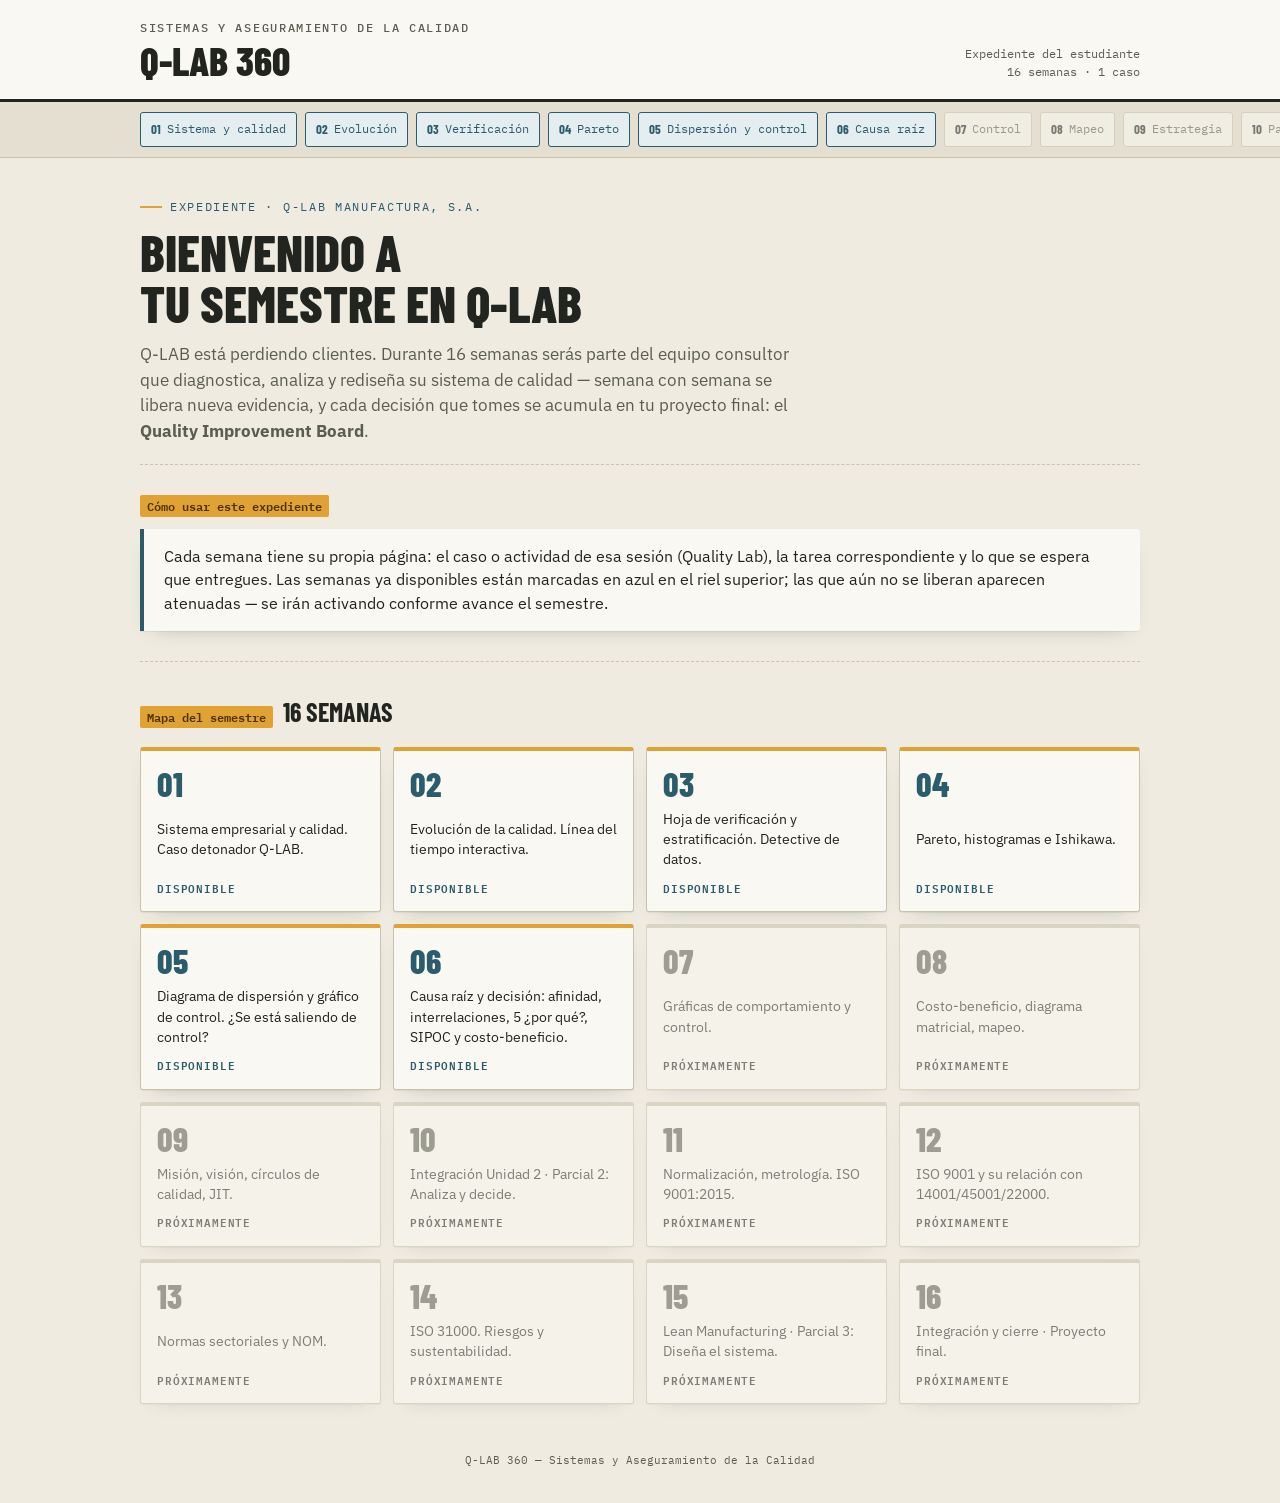
==== commit b6ff2778: "Agregar Q-LAB semana 6: causa raíz y decisión Nueva página semana-06.html (afinidad, interrelaciones" ====
--- a/index.html
+++ b/index.html
@@ -33,7 +33,7 @@
     <a href="semana-03.html" class="tag is-open"><b>03</b> Verificación</a>
 <a href="semana-04.html" class="tag is-open"><b>04</b> Pareto</a>
     <a href="semana-05.html" class="tag is-open"><b>05</b> Dispersión y control</a>
-    <span class="tag is-locked"><b>06</b> Causa raíz</span>
+    <a href="semana-06.html" class="tag is-open"><b>06</b> Causa raíz</a>
     <span class="tag is-locked"><b>07</b> Control</span>
     <span class="tag is-locked"><b>08</b> Mapeo</span>
     <span class="tag is-locked"><b>09</b> Estrategia</span>
@@ -93,7 +93,7 @@
       <!-- Placeholders — convertir a <a class="weekcard" href="semana-0N.html"> cuando se libere -->
       <a class="weekcard" href="semana-04.html"><div class="wc-num">04</div><div class="wc-title">Pareto, histogramas e Ishikawa.</div><div class="wc-status" style="color:var(--stamp-blue)">Disponible</div></a>
       <a class="weekcard" href="semana-05.html"><div class="wc-num">05</div><div class="wc-title">Diagrama de dispersión y gráfico de control. ¿Se está saliendo de control?</div><div class="wc-status" style="color:var(--stamp-blue)">Disponible</div></a>
-      <span class="weekcard locked"><div class="wc-num">06</div><div class="wc-title">5 ¿Por qué?, afinidad e interrelaciones.</div><div class="wc-status">Próximamente</div></span>
+      <a class="weekcard" href="semana-06.html"><div class="wc-num">06</div><div class="wc-title">Causa raíz y decisión: afinidad, interrelaciones, 5 ¿por qué?, SIPOC y costo-beneficio.</div><div class="wc-status" style="color:var(--stamp-blue)">Disponible</div></a>
       <span class="weekcard locked"><div class="wc-num">07</div><div class="wc-title">Gráficas de comportamiento y control.</div><div class="wc-status">Próximamente</div></span>
       <span class="weekcard locked"><div class="wc-num">08</div><div class="wc-title">Costo-beneficio, diagrama matricial, mapeo.</div><div class="wc-status">Próximamente</div></span>
       <span class="weekcard locked"><div class="wc-num">09</div><div class="wc-title">Misión, visión, círculos de calidad, JIT.</div><div class="wc-status">Próximamente</div></span>
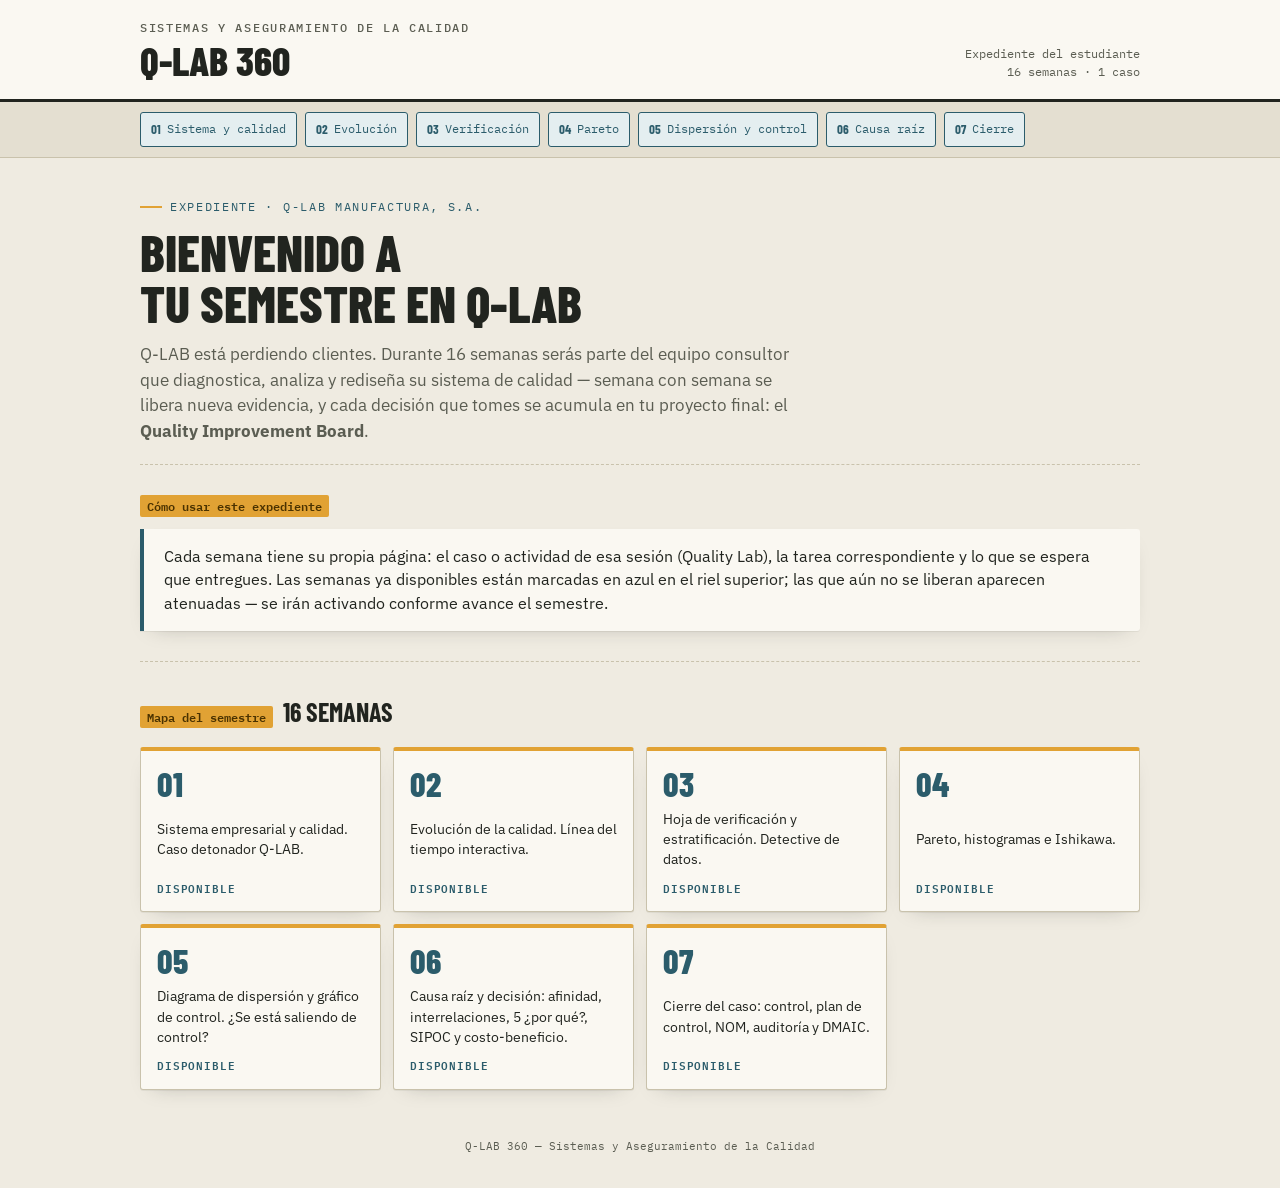
==== commit b515fa37: "Semana 7: cierre del caso Q-LAB (control, normas, auditoría y DMAIC) Agrega semana-07.html y actuali" ====
--- a/index.html
+++ b/index.html
@@ -34,16 +34,7 @@
 <a href="semana-04.html" class="tag is-open"><b>04</b> Pareto</a>
     <a href="semana-05.html" class="tag is-open"><b>05</b> Dispersión y control</a>
     <a href="semana-06.html" class="tag is-open"><b>06</b> Causa raíz</a>
-    <span class="tag is-locked"><b>07</b> Control</span>
-    <span class="tag is-locked"><b>08</b> Mapeo</span>
-    <span class="tag is-locked"><b>09</b> Estrategia</span>
-    <span class="tag is-locked"><b>10</b> Parcial 2</span>
-    <span class="tag is-locked"><b>11</b> ISO 9001</span>
-    <span class="tag is-locked"><b>12</b> Normas</span>
-    <span class="tag is-locked"><b>13</b> NOM</span>
-    <span class="tag is-locked"><b>14</b> Riesgos</span>
-    <span class="tag is-locked"><b>15</b> Parcial 3</span>
-    <span class="tag is-locked"><b>16</b> Cierre</span>
+    <a href="semana-07.html" class="tag is-open"><b>07</b> Cierre</a>
   </div>
 </nav>
 
@@ -94,16 +85,7 @@
       <a class="weekcard" href="semana-04.html"><div class="wc-num">04</div><div class="wc-title">Pareto, histogramas e Ishikawa.</div><div class="wc-status" style="color:var(--stamp-blue)">Disponible</div></a>
       <a class="weekcard" href="semana-05.html"><div class="wc-num">05</div><div class="wc-title">Diagrama de dispersión y gráfico de control. ¿Se está saliendo de control?</div><div class="wc-status" style="color:var(--stamp-blue)">Disponible</div></a>
       <a class="weekcard" href="semana-06.html"><div class="wc-num">06</div><div class="wc-title">Causa raíz y decisión: afinidad, interrelaciones, 5 ¿por qué?, SIPOC y costo-beneficio.</div><div class="wc-status" style="color:var(--stamp-blue)">Disponible</div></a>
-      <span class="weekcard locked"><div class="wc-num">07</div><div class="wc-title">Gráficas de comportamiento y control.</div><div class="wc-status">Próximamente</div></span>
-      <span class="weekcard locked"><div class="wc-num">08</div><div class="wc-title">Costo-beneficio, diagrama matricial, mapeo.</div><div class="wc-status">Próximamente</div></span>
-      <span class="weekcard locked"><div class="wc-num">09</div><div class="wc-title">Misión, visión, círculos de calidad, JIT.</div><div class="wc-status">Próximamente</div></span>
-      <span class="weekcard locked"><div class="wc-num">10</div><div class="wc-title">Integración Unidad 2 · Parcial 2: Analiza y decide.</div><div class="wc-status">Próximamente</div></span>
-      <span class="weekcard locked"><div class="wc-num">11</div><div class="wc-title">Normalización, metrología. ISO 9001:2015.</div><div class="wc-status">Próximamente</div></span>
-      <span class="weekcard locked"><div class="wc-num">12</div><div class="wc-title">ISO 9001 y su relación con 14001/45001/22000.</div><div class="wc-status">Próximamente</div></span>
-      <span class="weekcard locked"><div class="wc-num">13</div><div class="wc-title">Normas sectoriales y NOM.</div><div class="wc-status">Próximamente</div></span>
-      <span class="weekcard locked"><div class="wc-num">14</div><div class="wc-title">ISO 31000. Riesgos y sustentabilidad.</div><div class="wc-status">Próximamente</div></span>
-      <span class="weekcard locked"><div class="wc-num">15</div><div class="wc-title">Lean Manufacturing · Parcial 3: Diseña el sistema.</div><div class="wc-status">Próximamente</div></span>
-      <span class="weekcard locked"><div class="wc-num">16</div><div class="wc-title">Integración y cierre · Proyecto final.</div><div class="wc-status">Próximamente</div></span>
+      <a class="weekcard" href="semana-07.html"><div class="wc-num">07</div><div class="wc-title">Cierre del caso: control, plan de control, NOM, auditoría y DMAIC.</div><div class="wc-status" style="color:var(--stamp-blue)">Disponible</div></a>
     </div>
   </section>
 
